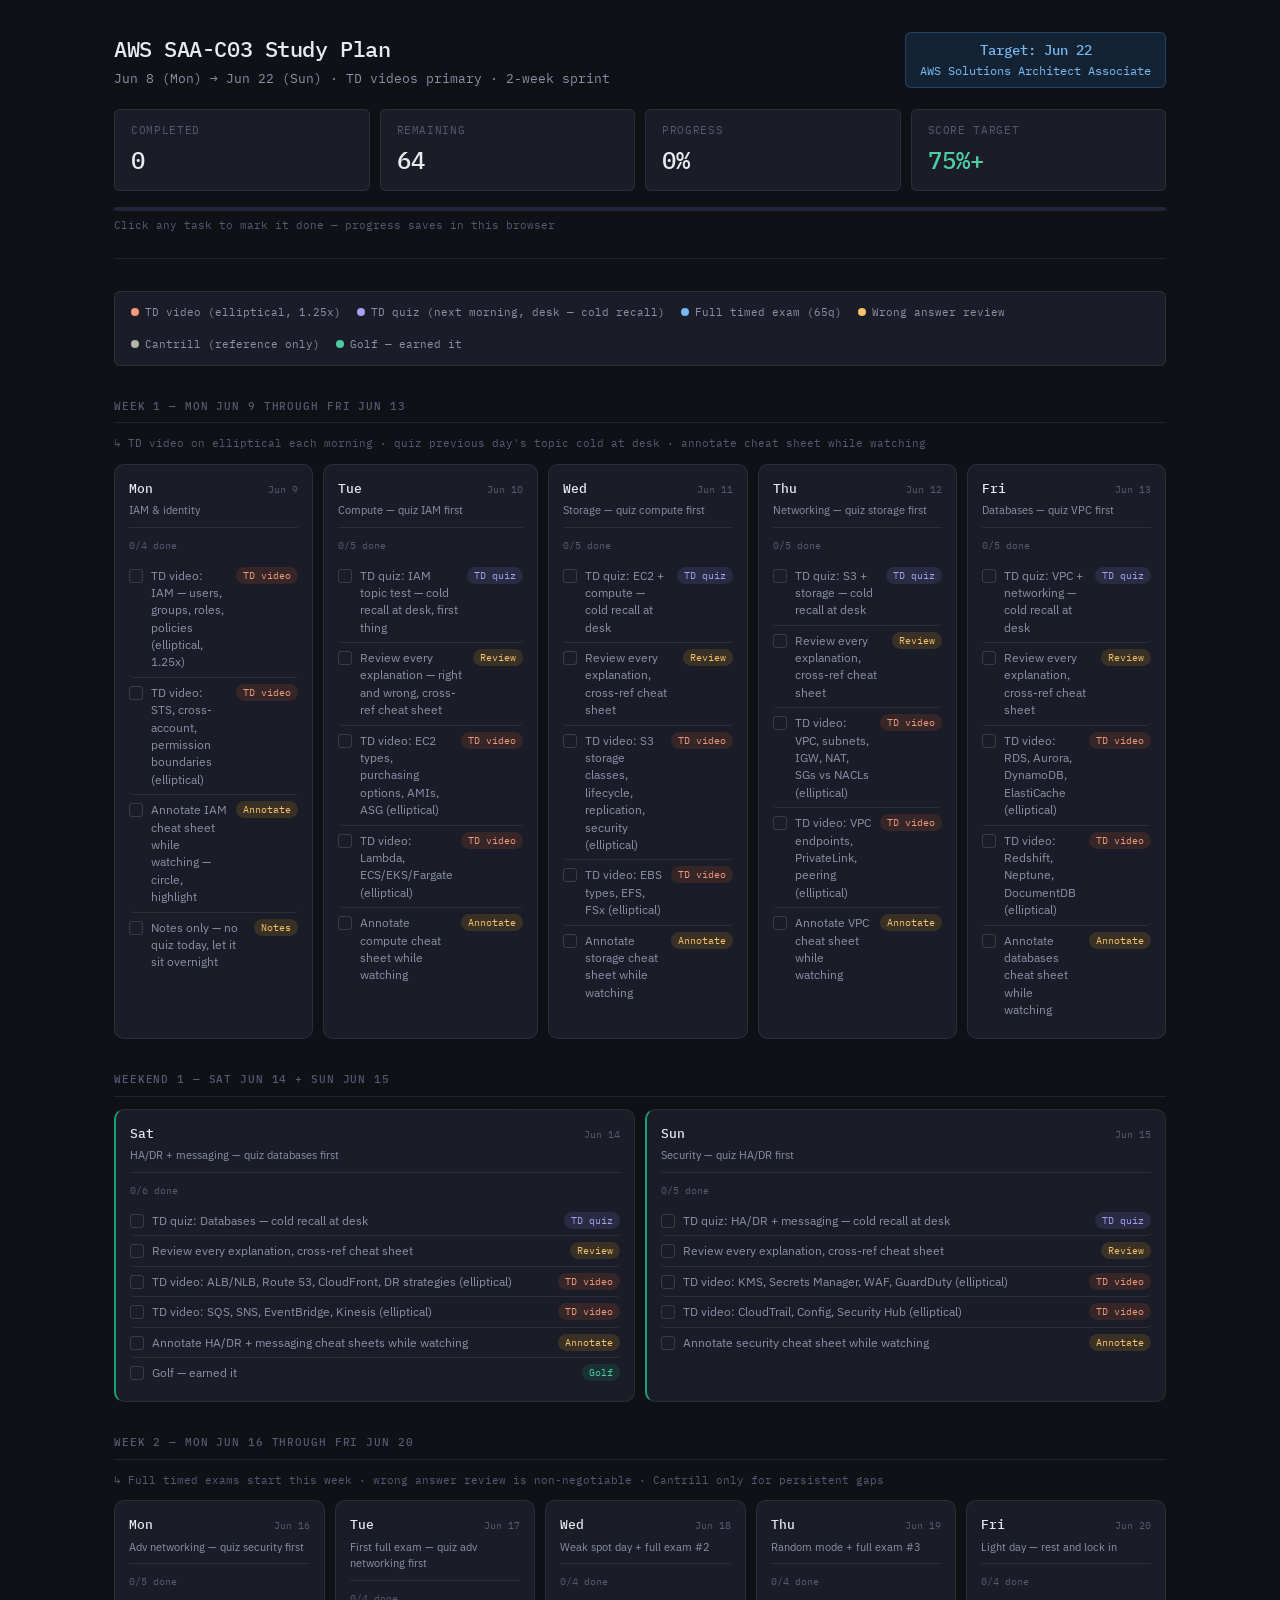
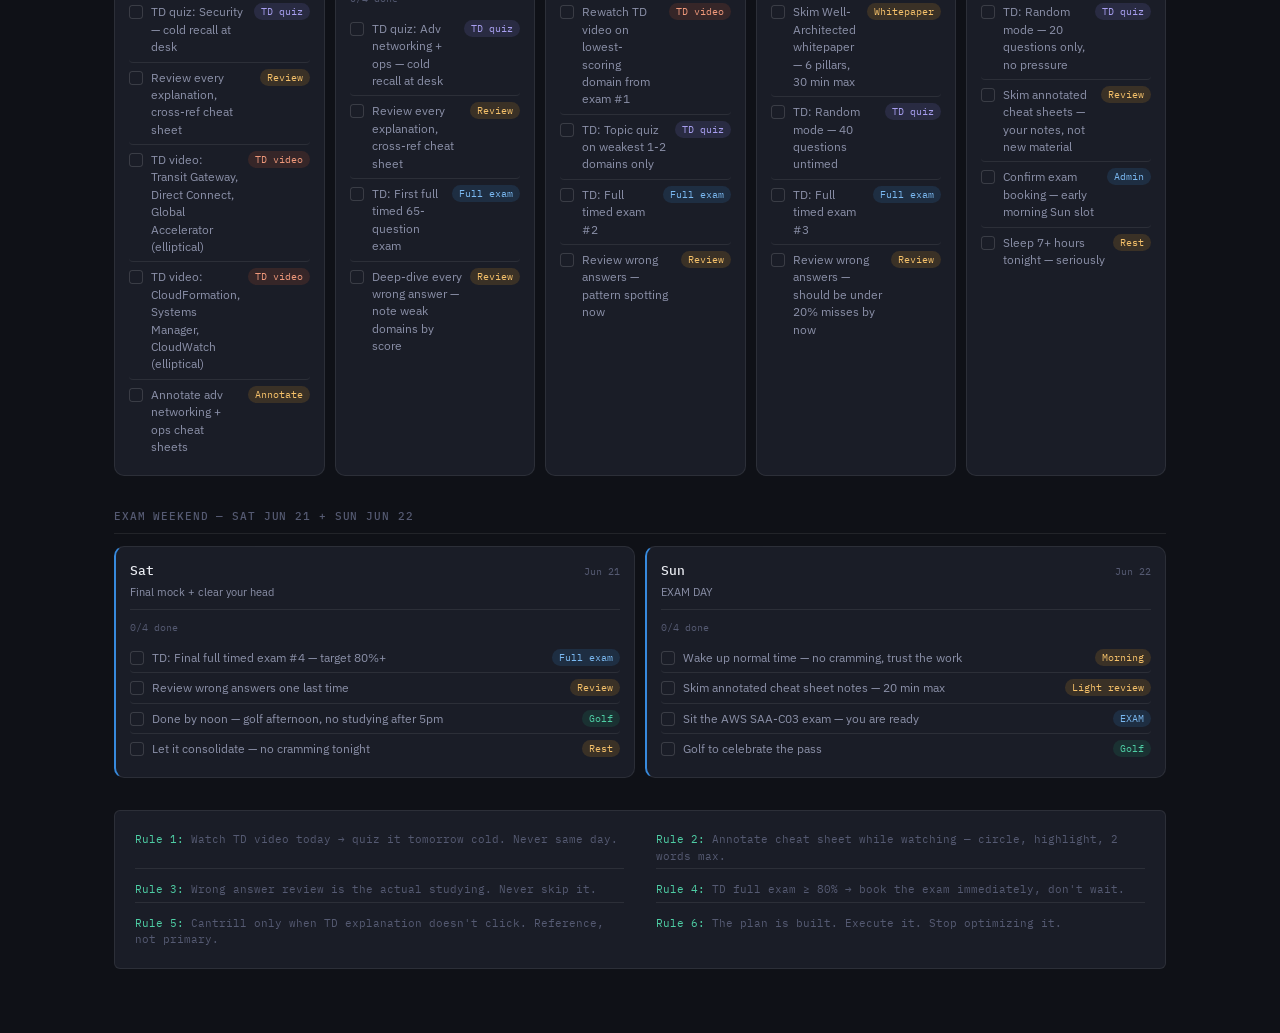
==== saa-c03-study/aws-study-plan.html @ f2138979 "Add AWS SAA Study Plan HTML file" ====
<!DOCTYPE html>
<html lang="en">
<head>
<meta charset="UTF-8">
<meta name="viewport" content="width=device-width, initial-scale=1.0">
<title>AWS SAA Study Plan — Jun 8–22</title>
<link rel="preconnect" href="https://fonts.googleapis.com">
<link href="https://fonts.googleapis.com/css2?family=IBM+Plex+Mono:wght@400;500&family=IBM+Plex+Sans:wght@400;500;600&display=swap" rel="stylesheet">
<style>
  :root {
    --bg: #0f1117;
    --surface: #1a1d27;
    --surface2: #22263a;
    --border: rgba(255,255,255,0.08);
    --border2: rgba(255,255,255,0.14);
    --text: #e8eaf0;
    --text2: #8b90a8;
    --text3: #555a72;
    --green: #1D9E75;
    --green-dim: rgba(29,158,117,0.15);
    --green-text: #4ecda4;
    --purple: #7f77dd;
    --purple-dim: rgba(127,119,221,0.15);
    --purple-text: #a89ff0;
    --amber: #ef9f27;
    --amber-dim: rgba(239,159,39,0.15);
    --amber-text: #f5c16a;
    --blue: #378add;
    --blue-dim: rgba(55,138,221,0.15);
    --blue-text: #7ab8f0;
    --coral: #d85a30;
    --coral-dim: rgba(216,90,48,0.15);
    --coral-text: #f0997b;
    --gray-dim: rgba(136,135,128,0.15);
    --gray-text: #b4b2a9;
    --radius: 10px;
    --radius-sm: 6px;
  }

  * { box-sizing: border-box; margin: 0; padding: 0; }

  body {
    background: var(--bg);
    color: var(--text);
    font-family: 'IBM Plex Sans', sans-serif;
    font-size: 14px;
    line-height: 1.5;
    min-height: 100vh;
  }

  .page {
    max-width: 1100px;
    margin: 0 auto;
    padding: 2rem 1.5rem 4rem;
  }

  .header {
    margin-bottom: 2rem;
    padding-bottom: 1.5rem;
    border-bottom: 0.5px solid var(--border);
  }

  .header-top {
    display: flex;
    align-items: flex-start;
    justify-content: space-between;
    gap: 1rem;
    flex-wrap: wrap;
    margin-bottom: 1.25rem;
  }

  .title-block h1 {
    font-family: 'IBM Plex Mono', monospace;
    font-size: 22px;
    font-weight: 500;
    letter-spacing: -0.02em;
    color: var(--text);
    margin-bottom: 4px;
  }

  .title-block p {
    font-size: 13px;
    color: var(--text2);
    font-family: 'IBM Plex Mono', monospace;
  }

  .exam-badge {
    background: var(--blue-dim);
    color: var(--blue-text);
    border: 0.5px solid rgba(55,138,221,0.3);
    border-radius: var(--radius-sm);
    padding: 6px 14px;
    font-size: 12px;
    font-family: 'IBM Plex Mono', monospace;
    white-space: nowrap;
    text-align: center;
    line-height: 1.6;
  }

  .exam-badge strong {
    display: block;
    font-size: 14px;
    font-weight: 500;
    color: var(--blue-text);
  }

  .stats-row {
    display: grid;
    grid-template-columns: repeat(4, 1fr);
    gap: 10px;
    margin-bottom: 1rem;
  }

  .stat-card {
    background: var(--surface);
    border: 0.5px solid var(--border);
    border-radius: var(--radius-sm);
    padding: 0.75rem 1rem;
  }

  .stat-label {
    font-size: 11px;
    color: var(--text3);
    font-family: 'IBM Plex Mono', monospace;
    text-transform: uppercase;
    letter-spacing: 0.06em;
    margin-bottom: 4px;
  }

  .stat-val {
    font-size: 24px;
    font-weight: 500;
    font-family: 'IBM Plex Mono', monospace;
    color: var(--text);
  }

  .stat-val.green { color: var(--green-text); }

  .prog-track {
    background: var(--surface2);
    border-radius: 99px;
    height: 4px;
    overflow: hidden;
    margin-bottom: 6px;
  }

  .prog-fill {
    height: 4px;
    background: var(--green);
    border-radius: 99px;
    transition: width 0.5s ease;
    width: 0%;
  }

  .prog-label {
    font-size: 11px;
    color: var(--text3);
    font-family: 'IBM Plex Mono', monospace;
  }

  .legend {
    display: flex;
    gap: 16px;
    flex-wrap: wrap;
    margin-bottom: 2rem;
    padding: 0.75rem 1rem;
    background: var(--surface);
    border: 0.5px solid var(--border);
    border-radius: var(--radius-sm);
  }

  .leg-item {
    display: flex;
    align-items: center;
    gap: 6px;
    font-size: 11px;
    color: var(--text2);
    font-family: 'IBM Plex Mono', monospace;
  }

  .leg-dot {
    width: 8px;
    height: 8px;
    border-radius: 50%;
    flex-shrink: 0;
  }

  .week-section { margin-bottom: 2rem; }

  .week-header {
    font-family: 'IBM Plex Mono', monospace;
    font-size: 11px;
    font-weight: 500;
    color: var(--text3);
    text-transform: uppercase;
    letter-spacing: 0.08em;
    margin-bottom: 0.75rem;
    padding-bottom: 0.5rem;
    border-bottom: 0.5px solid var(--border);
  }

  .days-grid {
    display: grid;
    gap: 10px;
  }

  .grid-1 { grid-template-columns: 1fr; }
  .grid-2 { grid-template-columns: repeat(2, 1fr); }
  .grid-3 { grid-template-columns: repeat(3, 1fr); }
  .grid-4 { grid-template-columns: repeat(4, 1fr); }
  .grid-5 { grid-template-columns: repeat(5, 1fr); }

  .day-card {
    background: var(--surface);
    border: 0.5px solid var(--border);
    border-radius: var(--radius);
    padding: 0.875rem;
  }

  .day-card.is-weekend { border-left: 2px solid var(--green); }
  .day-card.is-exam    { border-left: 2px solid var(--blue); }

  .day-head {
    display: flex;
    align-items: baseline;
    justify-content: space-between;
    margin-bottom: 4px;
  }

  .day-name {
    font-family: 'IBM Plex Mono', monospace;
    font-size: 13px;
    font-weight: 500;
    color: var(--text);
  }

  .day-date {
    font-family: 'IBM Plex Mono', monospace;
    font-size: 10px;
    color: var(--text3);
  }

  .day-theme {
    font-size: 11px;
    color: var(--text2);
    margin-bottom: 10px;
    padding-bottom: 8px;
    border-bottom: 0.5px solid var(--border);
  }

  .day-progress {
    font-family: 'IBM Plex Mono', monospace;
    font-size: 10px;
    color: var(--text3);
    margin-bottom: 8px;
  }

  .task {
    display: flex;
    align-items: flex-start;
    gap: 8px;
    padding: 6px 0;
    border-bottom: 0.5px solid var(--border);
    cursor: pointer;
    border-radius: 4px;
    transition: background 0.1s;
  }

  .task:last-child { border-bottom: none; }

  .task:hover {
    background: var(--surface2);
    margin: 0 -4px;
    padding-left: 4px;
    padding-right: 4px;
  }

  .task.done .task-text {
    color: var(--green-text);
    text-decoration: line-through;
    text-decoration-color: rgba(29,158,117,0.5);
  }

  .chk {
    width: 14px;
    height: 14px;
    border-radius: 3px;
    border: 1px solid var(--border2);
    flex-shrink: 0;
    margin-top: 2px;
    display: flex;
    align-items: center;
    justify-content: center;
    background: transparent;
    transition: all 0.15s;
  }

  .task.done .chk {
    background: var(--green);
    border-color: var(--green);
  }

  .chk svg { opacity: 0; }
  .task.done .chk svg { opacity: 1; }

  .task-text {
    font-size: 12px;
    color: var(--text2);
    line-height: 1.45;
    flex: 1;
  }

  .badge {
    font-size: 10px;
    padding: 1px 7px;
    border-radius: 99px;
    margin-left: auto;
    flex-shrink: 0;
    font-family: 'IBM Plex Mono', monospace;
    white-space: nowrap;
  }

  .badge-video   { background: var(--coral-dim);  color: var(--coral-text); }
  .badge-td      { background: var(--purple-dim); color: var(--purple-text); }
  .badge-review  { background: var(--amber-dim);  color: var(--amber-text); }
  .badge-exam    { background: var(--blue-dim);   color: var(--blue-text); }
  .badge-golf    { background: var(--green-dim);  color: var(--green-text); }
  .badge-cantril { background: var(--gray-dim);   color: var(--gray-text); }
  .badge-notes   { background: var(--amber-dim);  color: var(--amber-text); }

  .rule-box {
    margin-top: 2rem;
    padding: 1rem 1.25rem;
    background: var(--surface);
    border: 0.5px solid var(--border);
    border-radius: var(--radius-sm);
    display: grid;
    grid-template-columns: 1fr 1fr;
    gap: 0.5rem 2rem;
  }

  .rule {
    font-family: 'IBM Plex Mono', monospace;
    font-size: 11px;
    color: var(--text3);
    padding: 4px 0;
    border-bottom: 0.5px solid var(--border);
  }

  .rule:last-child, .rule:nth-last-child(2):nth-child(odd) { border-bottom: none; }

  .rule span { color: var(--green-text); }

  @media (max-width: 800px) {
    .grid-5 { grid-template-columns: repeat(2, 1fr); }
    .grid-4 { grid-template-columns: repeat(2, 1fr); }
    .grid-3 { grid-template-columns: repeat(2, 1fr); }
    .stats-row { grid-template-columns: repeat(2, 1fr); }
    .rule-box { grid-template-columns: 1fr; }
  }

  @media (max-width: 500px) {
    .grid-2, .grid-3, .grid-4, .grid-5 { grid-template-columns: 1fr; }
    .stats-row { grid-template-columns: repeat(2, 1fr); }
    .header-top { flex-direction: column; }
  }
</style>
</head>
<body>
<div class="page">

  <div class="header">
    <div class="header-top">
      <div class="title-block">
        <h1>AWS SAA-C03 Study Plan</h1>
        <p>Jun 8 (Mon) → Jun 22 (Sun) · TD videos primary · 2-week sprint</p>
      </div>
      <div class="exam-badge">
        <strong>Target: Jun 22</strong>
        AWS Solutions Architect Associate
      </div>
    </div>

    <div class="stats-row">
      <div class="stat-card"><div class="stat-label">Completed</div><div class="stat-val" id="s-done">0</div></div>
      <div class="stat-card"><div class="stat-label">Remaining</div><div class="stat-val" id="s-rem">0</div></div>
      <div class="stat-card"><div class="stat-label">Progress</div><div class="stat-val" id="s-pct">0%</div></div>
      <div class="stat-card"><div class="stat-label">Score target</div><div class="stat-val green">75%+</div></div>
    </div>

    <div class="prog-track"><div class="prog-fill" id="prog"></div></div>
    <div class="prog-label" id="prog-lbl">Click any task to mark it done — progress saves in this browser</div>
  </div>

  <div class="legend">
    <div class="leg-item"><div class="leg-dot" style="background:#f0997b"></div>TD video (elliptical, 1.25x)</div>
    <div class="leg-item"><div class="leg-dot" style="background:#a89ff0"></div>TD quiz (next morning, desk — cold recall)</div>
    <div class="leg-item"><div class="leg-dot" style="background:#7ab8f0"></div>Full timed exam (65q)</div>
    <div class="leg-item"><div class="leg-dot" style="background:#f5c16a"></div>Wrong answer review</div>
    <div class="leg-item"><div class="leg-dot" style="background:#b4b2a9"></div>Cantrill (reference only)</div>
    <div class="leg-item"><div class="leg-dot" style="background:#4ecda4"></div>Golf — earned it</div>
  </div>

  <div id="plan"></div>

  <div class="rule-box">
    <div class="rule"><span>Rule 1:</span> Watch TD video today → quiz it tomorrow cold. Never same day.</div>
    <div class="rule"><span>Rule 2:</span> Annotate cheat sheet while watching — circle, highlight, 2 words max.</div>
    <div class="rule"><span>Rule 3:</span> Wrong answer review is the actual studying. Never skip it.</div>
    <div class="rule"><span>Rule 4:</span> TD full exam ≥ 80% → book the exam immediately, don't wait.</div>
    <div class="rule"><span>Rule 5:</span> Cantrill only when TD explanation doesn't click. Reference, not primary.</div>
    <div class="rule"><span>Rule 6:</span> The plan is built. Execute it. Stop optimizing it.</div>
  </div>

</div>

<script>
const plan = [
  {
    label: "Week 1 — Mon Jun 9 through Fri Jun 13",
    note: "TD video on elliptical each morning · quiz previous day's topic cold at desk · annotate cheat sheet while watching",
    grid: "grid-5",
    days: [
      { name: "Mon", date: "Jun 9", theme: "IAM & identity", tasks: [
        { id:"d1t1", text:"TD video: IAM — users, groups, roles, policies (elliptical, 1.25x)", badge:"badge-video", bl:"TD video" },
        { id:"d1t2", text:"TD video: STS, cross-account, permission boundaries (elliptical)", badge:"badge-video", bl:"TD video" },
        { id:"d1t3", text:"Annotate IAM cheat sheet while watching — circle, highlight", badge:"badge-notes", bl:"Annotate" },
        { id:"d1t4", text:"Notes only — no quiz today, let it sit overnight", badge:"badge-notes", bl:"Notes" },
      ]},
      { name: "Tue", date: "Jun 10", theme: "Compute — quiz IAM first", tasks: [
        { id:"d2t1", text:"TD quiz: IAM topic test — cold recall at desk, first thing", badge:"badge-td", bl:"TD quiz" },
        { id:"d2t2", text:"Review every explanation — right and wrong, cross-ref cheat sheet", badge:"badge-review", bl:"Review" },
        { id:"d2t3", text:"TD video: EC2 types, purchasing options, AMIs, ASG (elliptical)", badge:"badge-video", bl:"TD video" },
        { id:"d2t4", text:"TD video: Lambda, ECS/EKS/Fargate (elliptical)", badge:"badge-video", bl:"TD video" },
        { id:"d2t5", text:"Annotate compute cheat sheet while watching", badge:"badge-notes", bl:"Annotate" },
      ]},
      { name: "Wed", date: "Jun 11", theme: "Storage — quiz compute first", tasks: [
        { id:"d3t1", text:"TD quiz: EC2 + compute — cold recall at desk", badge:"badge-td", bl:"TD quiz" },
        { id:"d3t2", text:"Review every explanation, cross-ref cheat sheet", badge:"badge-review", bl:"Review" },
        { id:"d3t3", text:"TD video: S3 storage classes, lifecycle, replication, security (elliptical)", badge:"badge-video", bl:"TD video" },
        { id:"d3t4", text:"TD video: EBS types, EFS, FSx (elliptical)", badge:"badge-video", bl:"TD video" },
        { id:"d3t5", text:"Annotate storage cheat sheet while watching", badge:"badge-notes", bl:"Annotate" },
      ]},
      { name: "Thu", date: "Jun 12", theme: "Networking — quiz storage first", tasks: [
        { id:"d4t1", text:"TD quiz: S3 + storage — cold recall at desk", badge:"badge-td", bl:"TD quiz" },
        { id:"d4t2", text:"Review every explanation, cross-ref cheat sheet", badge:"badge-review", bl:"Review" },
        { id:"d4t3", text:"TD video: VPC, subnets, IGW, NAT, SGs vs NACLs (elliptical)", badge:"badge-video", bl:"TD video" },
        { id:"d4t4", text:"TD video: VPC endpoints, PrivateLink, peering (elliptical)", badge:"badge-video", bl:"TD video" },
        { id:"d4t5", text:"Annotate VPC cheat sheet while watching", badge:"badge-notes", bl:"Annotate" },
      ]},
      { name: "Fri", date: "Jun 13", theme: "Databases — quiz VPC first", tasks: [
        { id:"d5t1", text:"TD quiz: VPC + networking — cold recall at desk", badge:"badge-td", bl:"TD quiz" },
        { id:"d5t2", text:"Review every explanation, cross-ref cheat sheet", badge:"badge-review", bl:"Review" },
        { id:"d5t3", text:"TD video: RDS, Aurora, DynamoDB, ElastiCache (elliptical)", badge:"badge-video", bl:"TD video" },
        { id:"d5t4", text:"TD video: Redshift, Neptune, DocumentDB (elliptical)", badge:"badge-video", bl:"TD video" },
        { id:"d5t5", text:"Annotate databases cheat sheet while watching", badge:"badge-notes", bl:"Annotate" },
      ]},
    ]
  },
  {
    label: "Weekend 1 — Sat Jun 14 + Sun Jun 15",
    grid: "grid-2",
    days: [
      { name: "Sat", date: "Jun 14", theme: "HA/DR + messaging — quiz databases first", cls:"is-weekend", tasks: [
        { id:"d6t1", text:"TD quiz: Databases — cold recall at desk", badge:"badge-td", bl:"TD quiz" },
        { id:"d6t2", text:"Review every explanation, cross-ref cheat sheet", badge:"badge-review", bl:"Review" },
        { id:"d6t3", text:"TD video: ALB/NLB, Route 53, CloudFront, DR strategies (elliptical)", badge:"badge-video", bl:"TD video" },
        { id:"d6t4", text:"TD video: SQS, SNS, EventBridge, Kinesis (elliptical)", badge:"badge-video", bl:"TD video" },
        { id:"d6t5", text:"Annotate HA/DR + messaging cheat sheets while watching", badge:"badge-notes", bl:"Annotate" },
        { id:"d6t6", text:"Golf — earned it", badge:"badge-golf", bl:"Golf" },
      ]},
      { name: "Sun", date: "Jun 15", theme: "Security — quiz HA/DR first", cls:"is-weekend", tasks: [
        { id:"d7t1", text:"TD quiz: HA/DR + messaging — cold recall at desk", badge:"badge-td", bl:"TD quiz" },
        { id:"d7t2", text:"Review every explanation, cross-ref cheat sheet", badge:"badge-review", bl:"Review" },
        { id:"d7t3", text:"TD video: KMS, Secrets Manager, WAF, GuardDuty (elliptical)", badge:"badge-video", bl:"TD video" },
        { id:"d7t4", text:"TD video: CloudTrail, Config, Security Hub (elliptical)", badge:"badge-video", bl:"TD video" },
        { id:"d7t5", text:"Annotate security cheat sheet while watching", badge:"badge-notes", bl:"Annotate" },
      ]},
    ]
  },
  {
    label: "Week 2 — Mon Jun 16 through Fri Jun 20",
    note: "Full timed exams start this week · wrong answer review is non-negotiable · Cantrill only for persistent gaps",
    grid: "grid-5",
    days: [
      { name: "Mon", date: "Jun 16", theme: "Adv networking — quiz security first", tasks: [
        { id:"d8t1", text:"TD quiz: Security — cold recall at desk", badge:"badge-td", bl:"TD quiz" },
        { id:"d8t2", text:"Review every explanation, cross-ref cheat sheet", badge:"badge-review", bl:"Review" },
        { id:"d8t3", text:"TD video: Transit Gateway, Direct Connect, Global Accelerator (elliptical)", badge:"badge-video", bl:"TD video" },
        { id:"d8t4", text:"TD video: CloudFormation, Systems Manager, CloudWatch (elliptical)", badge:"badge-video", bl:"TD video" },
        { id:"d8t5", text:"Annotate adv networking + ops cheat sheets", badge:"badge-notes", bl:"Annotate" },
      ]},
      { name: "Tue", date: "Jun 17", theme: "First full exam — quiz adv networking first", tasks: [
        { id:"d9t1", text:"TD quiz: Adv networking + ops — cold recall at desk", badge:"badge-td", bl:"TD quiz" },
        { id:"d9t2", text:"Review every explanation, cross-ref cheat sheet", badge:"badge-review", bl:"Review" },
        { id:"d9t3", text:"TD: First full timed 65-question exam", badge:"badge-exam", bl:"Full exam" },
        { id:"d9t4", text:"Deep-dive every wrong answer — note weak domains by score", badge:"badge-review", bl:"Review" },
      ]},
      { name: "Wed", date: "Jun 18", theme: "Weak spot day + full exam #2", tasks: [
        { id:"d10t1", text:"Rewatch TD video on lowest-scoring domain from exam #1", badge:"badge-video", bl:"TD video" },
        { id:"d10t2", text:"TD: Topic quiz on weakest 1-2 domains only", badge:"badge-td", bl:"TD quiz" },
        { id:"d10t3", text:"TD: Full timed exam #2", badge:"badge-exam", bl:"Full exam" },
        { id:"d10t4", text:"Review wrong answers — pattern spotting now", badge:"badge-review", bl:"Review" },
      ]},
      { name: "Thu", date: "Jun 19", theme: "Random mode + full exam #3", tasks: [
        { id:"d11t1", text:"Skim Well-Architected whitepaper — 6 pillars, 30 min max", badge:"badge-notes", bl:"Whitepaper" },
        { id:"d11t2", text:"TD: Random mode — 40 questions untimed", badge:"badge-td", bl:"TD quiz" },
        { id:"d11t3", text:"TD: Full timed exam #3", badge:"badge-exam", bl:"Full exam" },
        { id:"d11t4", text:"Review wrong answers — should be under 20% misses by now", badge:"badge-review", bl:"Review" },
      ]},
      { name: "Fri", date: "Jun 20", theme: "Light day — rest and lock in", tasks: [
        { id:"d12t1", text:"TD: Random mode — 20 questions only, no pressure", badge:"badge-td", bl:"TD quiz" },
        { id:"d12t2", text:"Skim annotated cheat sheets — your notes, not new material", badge:"badge-review", bl:"Review" },
        { id:"d12t3", text:"Confirm exam booking — early morning Sun slot", badge:"badge-exam", bl:"Admin" },
        { id:"d12t4", text:"Sleep 7+ hours tonight — seriously", badge:"badge-notes", bl:"Rest" },
      ]},
    ]
  },
  {
    label: "Exam weekend — Sat Jun 21 + Sun Jun 22",
    grid: "grid-2",
    days: [
      { name: "Sat", date: "Jun 21", theme: "Final mock + clear your head", cls:"is-exam", tasks: [
        { id:"d13t1", text:"TD: Final full timed exam #4 — target 80%+", badge:"badge-exam", bl:"Full exam" },
        { id:"d13t2", text:"Review wrong answers one last time", badge:"badge-review", bl:"Review" },
        { id:"d13t3", text:"Done by noon — golf afternoon, no studying after 5pm", badge:"badge-golf", bl:"Golf" },
        { id:"d13t4", text:"Let it consolidate — no cramming tonight", badge:"badge-notes", bl:"Rest" },
      ]},
      { name: "Sun", date: "Jun 22", theme: "EXAM DAY", cls:"is-exam", tasks: [
        { id:"d14t1", text:"Wake up normal time — no cramming, trust the work", badge:"badge-notes", bl:"Morning" },
        { id:"d14t2", text:"Skim annotated cheat sheet notes — 20 min max", badge:"badge-review", bl:"Light review" },
        { id:"d14t3", text:"Sit the AWS SAA-C03 exam — you are ready", badge:"badge-exam", bl:"EXAM" },
        { id:"d14t4", text:"Golf to celebrate the pass", badge:"badge-golf", bl:"Golf" },
      ]},
    ]
  }
];

let checked = {};
try { checked = JSON.parse(localStorage.getItem('aws_saa_jun8') || '{}'); } catch(e) {}

function allIds() {
  return plan.flatMap(w => w.days.flatMap(d => d.tasks.map(t => t.id)));
}

function updateStats() {
  const all = allIds();
  const done = all.filter(id => checked[id]).length;
  const pct = all.length ? Math.round(done / all.length * 100) : 0;
  document.getElementById('s-done').textContent = done;
  document.getElementById('s-rem').textContent = all.length - done;
  document.getElementById('s-pct').textContent = pct + '%';
  document.getElementById('prog').style.width = pct + '%';
  document.getElementById('prog-lbl').textContent =
    pct === 100 ? '✓ All done — go sit that exam!' :
    pct === 0   ? 'Click any task to mark it done — progress saves in this browser' :
    done + ' of ' + all.length + ' tasks completed';
}

function toggle(id, dayTasks, dpId) {
  checked[id] = !checked[id];
  try { localStorage.setItem('aws_saa_jun8', JSON.stringify(checked)); } catch(e) {}
  document.getElementById('r-' + id).classList.toggle('done', checked[id]);
  const dc = dayTasks.filter(t => checked[t.id]).length;
  const dp = document.getElementById(dpId);
  if (dp) dp.textContent = dc + '/' + dayTasks.length + ' done';
  updateStats();
}

const root = document.getElementById('plan');

plan.forEach(week => {
  const section = document.createElement('div');
  section.className = 'week-section';

  const hdr = document.createElement('div');
  hdr.className = 'week-header';
  hdr.textContent = week.label;
  section.appendChild(hdr);

  if (week.note) {
    const note = document.createElement('div');
    note.style.cssText = 'font-size:11px;color:var(--text3);font-family:"IBM Plex Mono",monospace;margin-bottom:0.75rem;';
    note.textContent = '↳ ' + week.note;
    section.appendChild(note);
  }

  const grid = document.createElement('div');
  grid.className = 'days-grid ' + week.grid;

  week.days.forEach(day => {
    const card = document.createElement('div');
    card.className = 'day-card' + (day.cls ? ' ' + day.cls : '');

    const dpId = 'dp-' + day.tasks[0].id;
    const doneCt = day.tasks.filter(t => checked[t.id]).length;

    card.innerHTML = `
      <div class="day-head">
        <span class="day-name">${day.name}</span>
        <span class="day-date">${day.date}</span>
      </div>
      <div class="day-theme">${day.theme}</div>
      <div class="day-progress" id="${dpId}">${doneCt}/${day.tasks.length} done</div>
    `;

    day.tasks.forEach(t => {
      const row = document.createElement('div');
      row.className = 'task' + (checked[t.id] ? ' done' : '');
      row.id = 'r-' + t.id;
      row.innerHTML = `
        <div class="chk">
          <svg width="8" height="8" viewBox="0 0 8 8" fill="none">
            <polyline points="1,4 3,6.5 7,1.5" stroke="white" stroke-width="1.5" stroke-linecap="round" stroke-linejoin="round"/>
          </svg>
        </div>
        <span class="task-text">${t.text}</span>
        <span class="badge ${t.badge}">${t.bl}</span>
      `;
      row.addEventListener('click', () => toggle(t.id, day.tasks, dpId));
      card.appendChild(row);
    });

    grid.appendChild(card);
  });

  section.appendChild(grid);
  root.appendChild(section);
});

updateStats();
</script>
</body>
</html>
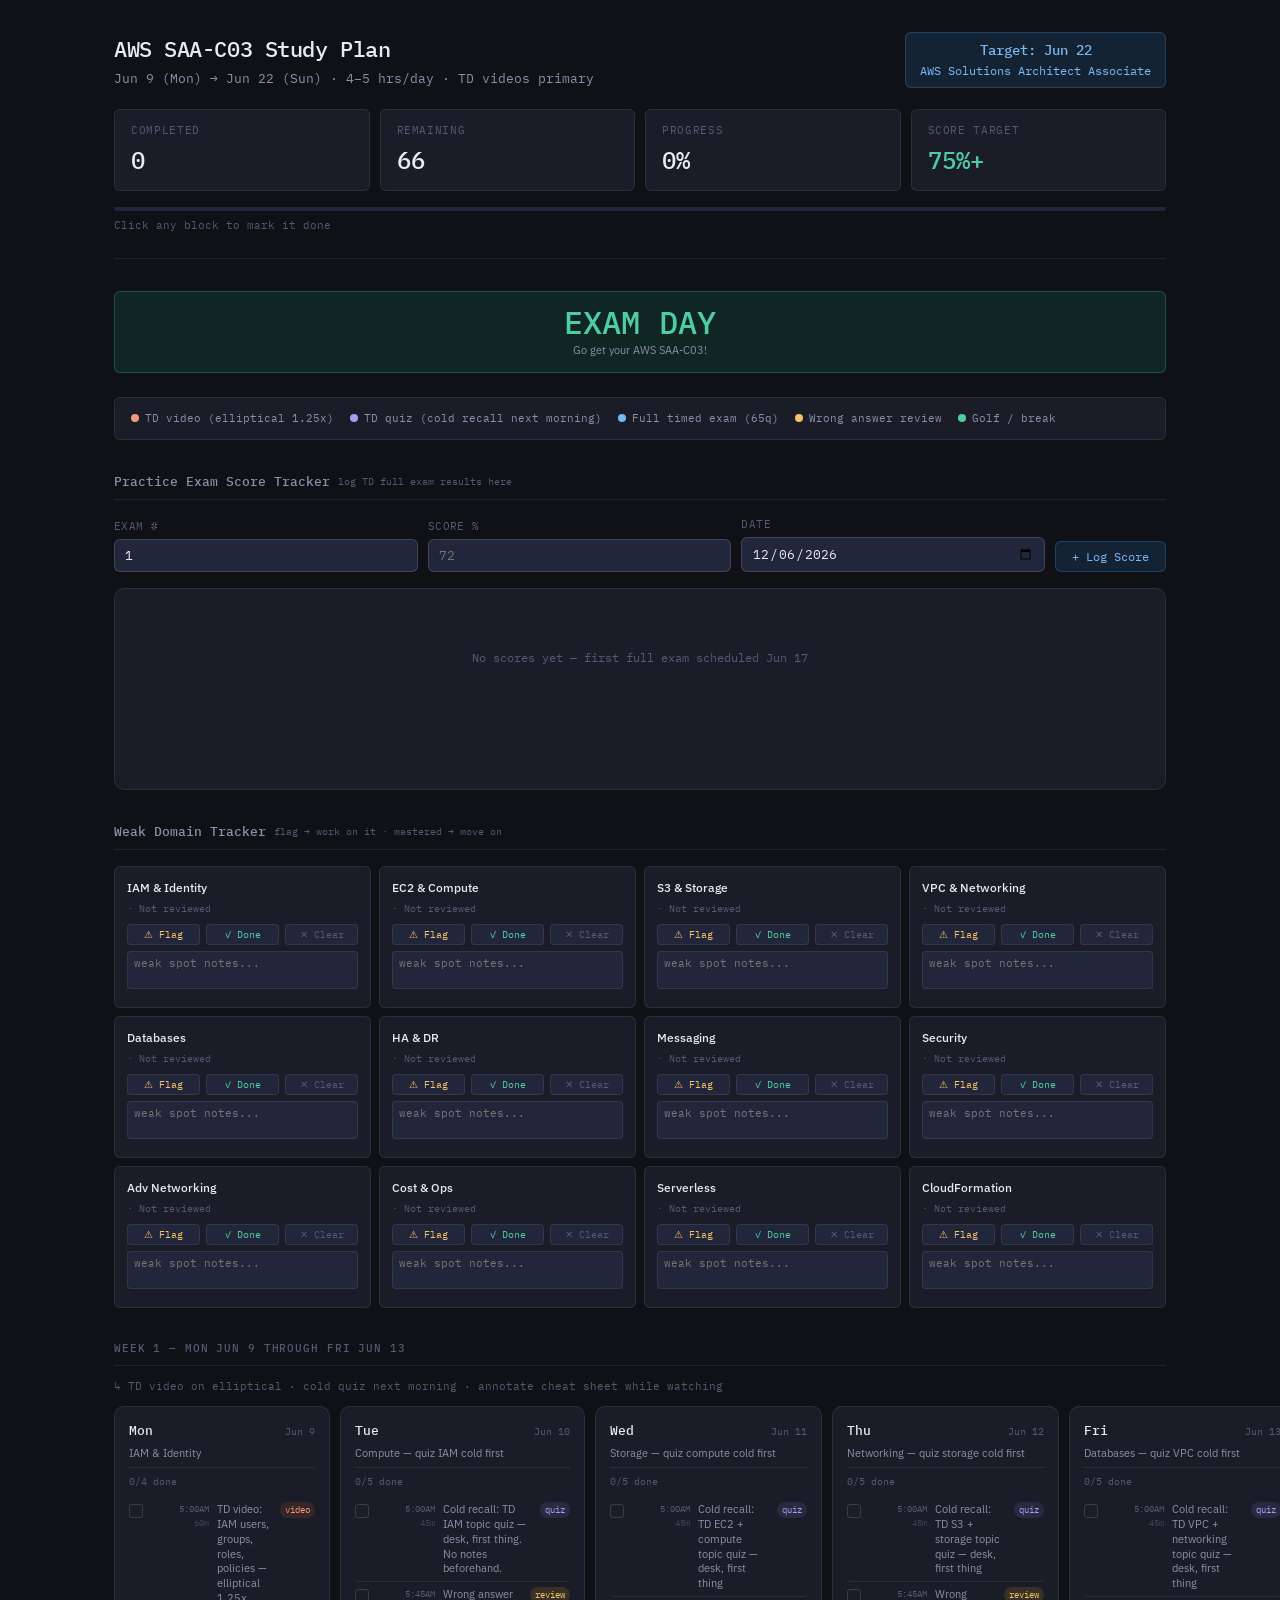
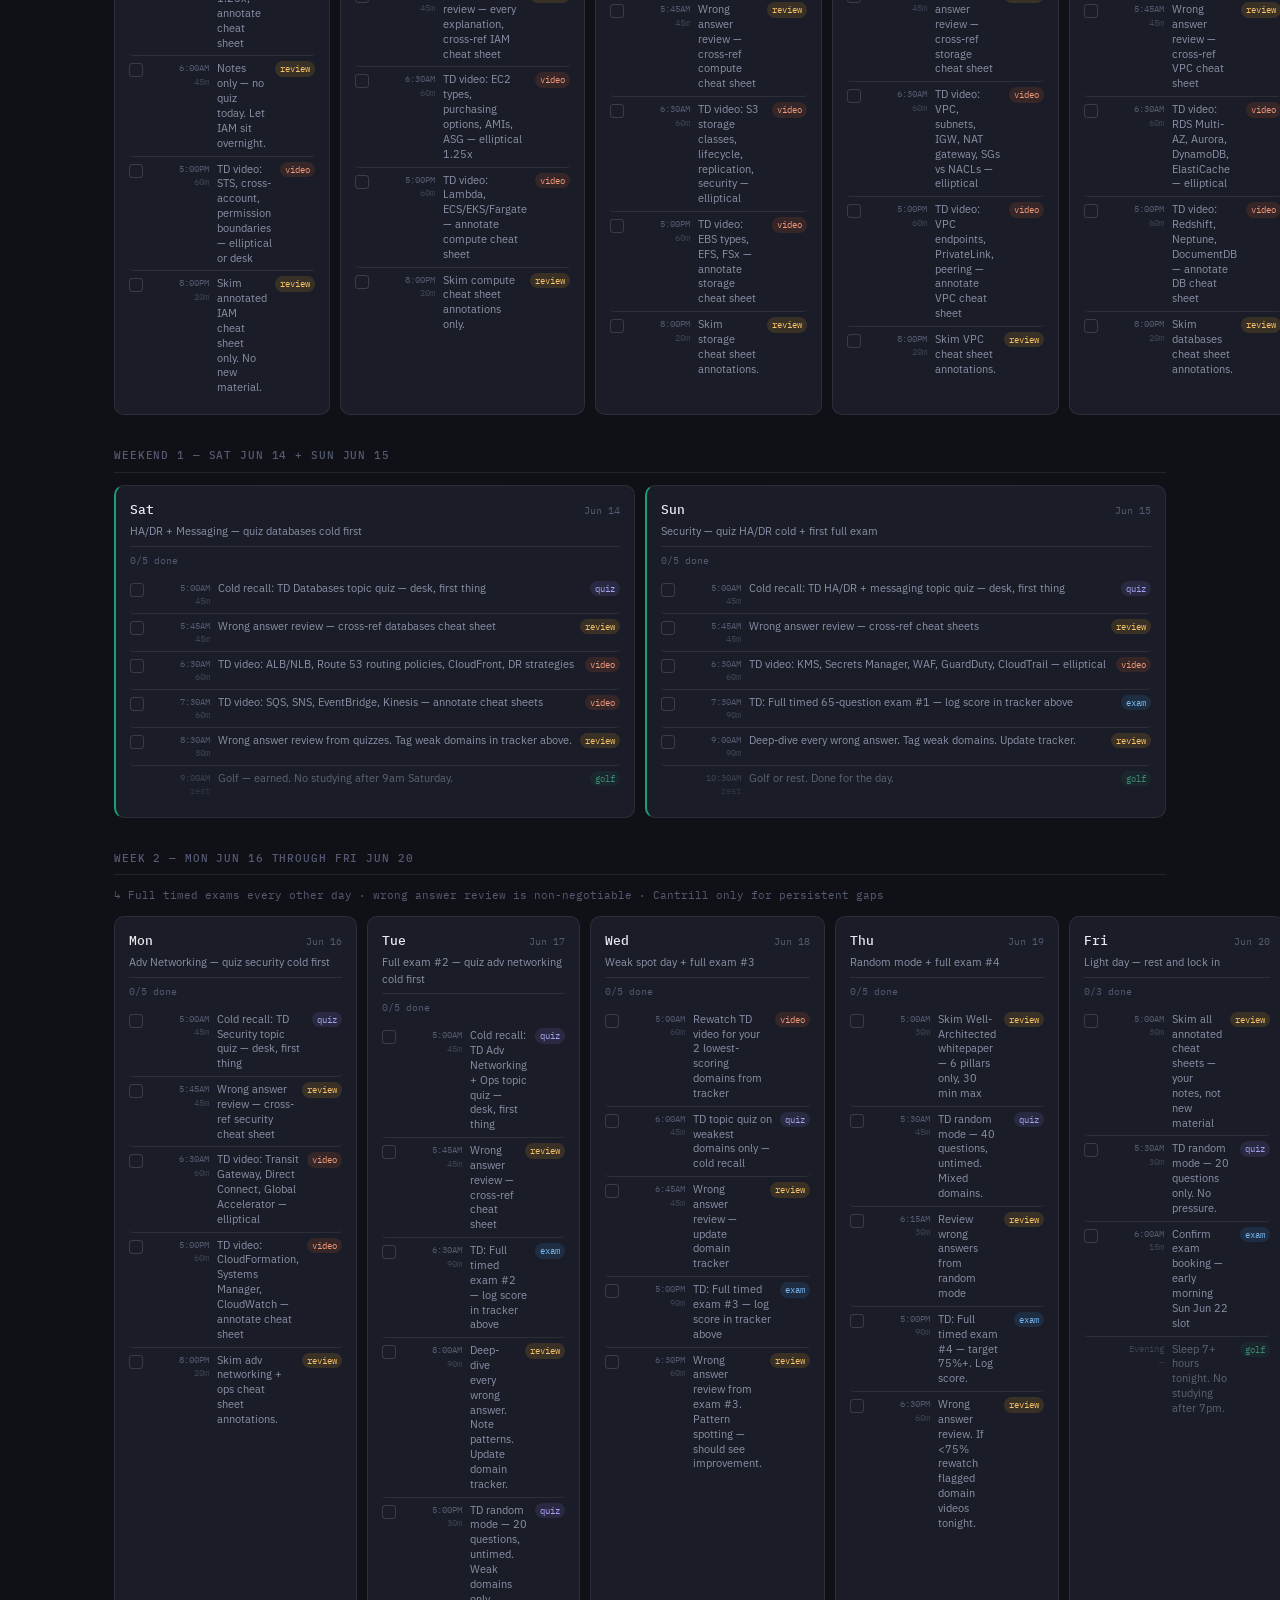
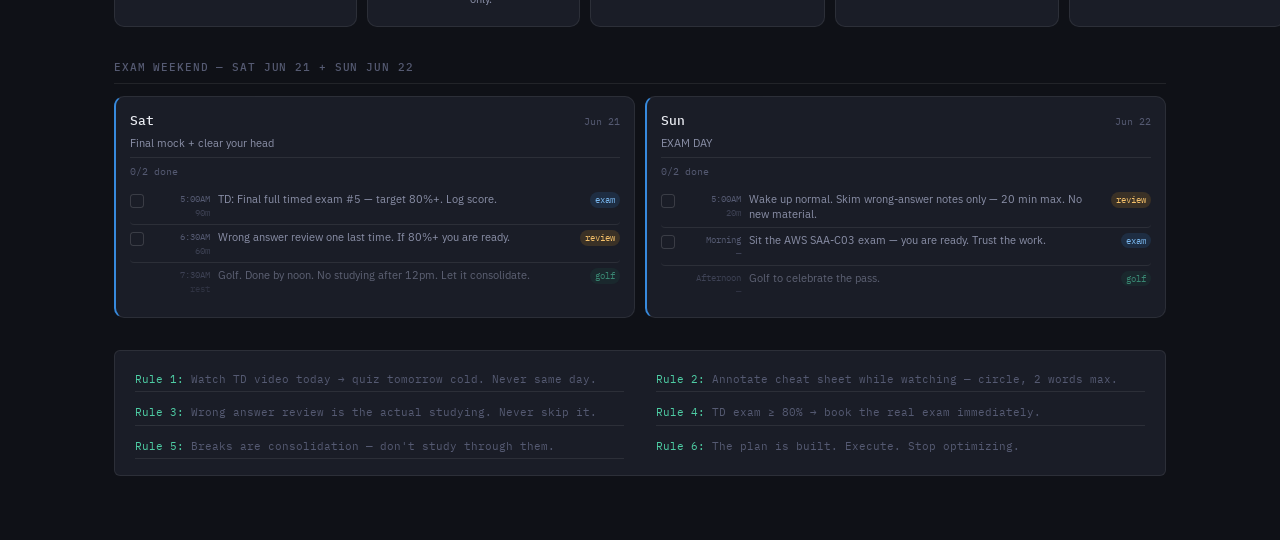
==== commit 5e358bd0: "Add files via upload" ====
--- a/saa-c03-study/aws-study-plan.html
+++ b/saa-c03-study/aws-study-plan.html
@@ -3,367 +3,143 @@
 <head>
 <meta charset="UTF-8">
 <meta name="viewport" content="width=device-width, initial-scale=1.0">
-<title>AWS SAA Study Plan — Jun 8–22</title>
-<link rel="preconnect" href="https://fonts.googleapis.com">
+<title>AWS SAA Study Plan — Jun 9–22</title>
 <link href="https://fonts.googleapis.com/css2?family=IBM+Plex+Mono:wght@400;500&family=IBM+Plex+Sans:wght@400;500;600&display=swap" rel="stylesheet">
 <style>
   :root {
-    --bg: #0f1117;
-    --surface: #1a1d27;
-    --surface2: #22263a;
-    --border: rgba(255,255,255,0.08);
-    --border2: rgba(255,255,255,0.14);
-    --text: #e8eaf0;
-    --text2: #8b90a8;
-    --text3: #555a72;
-    --green: #1D9E75;
-    --green-dim: rgba(29,158,117,0.15);
-    --green-text: #4ecda4;
-    --purple: #7f77dd;
-    --purple-dim: rgba(127,119,221,0.15);
-    --purple-text: #a89ff0;
-    --amber: #ef9f27;
-    --amber-dim: rgba(239,159,39,0.15);
-    --amber-text: #f5c16a;
-    --blue: #378add;
-    --blue-dim: rgba(55,138,221,0.15);
-    --blue-text: #7ab8f0;
-    --coral: #d85a30;
-    --coral-dim: rgba(216,90,48,0.15);
-    --coral-text: #f0997b;
-    --gray-dim: rgba(136,135,128,0.15);
-    --gray-text: #b4b2a9;
-    --radius: 10px;
-    --radius-sm: 6px;
+    --bg:#0f1117; --surface:#1a1d27; --surface2:#22263a;
+    --border:rgba(255,255,255,0.08); --border2:rgba(255,255,255,0.14);
+    --text:#e8eaf0; --text2:#8b90a8; --text3:#555a72;
+    --green:#1D9E75; --green-dim:rgba(29,158,117,0.15); --green-text:#4ecda4;
+    --purple:#7f77dd; --purple-dim:rgba(127,119,221,0.15); --purple-text:#a89ff0;
+    --amber:#ef9f27; --amber-dim:rgba(239,159,39,0.15); --amber-text:#f5c16a;
+    --blue:#378add; --blue-dim:rgba(55,138,221,0.15); --blue-text:#7ab8f0;
+    --coral:#d85a30; --coral-dim:rgba(216,90,48,0.15); --coral-text:#f0997b;
+    --gray-dim:rgba(136,135,128,0.15); --gray-text:#b4b2a9;
+    --red-dim:rgba(220,60,60,0.15); --red-text:#f07a7a;
+    --radius:10px; --radius-sm:6px;
   }
-
-  * { box-sizing: border-box; margin: 0; padding: 0; }
-
-  body {
-    background: var(--bg);
-    color: var(--text);
-    font-family: 'IBM Plex Sans', sans-serif;
-    font-size: 14px;
-    line-height: 1.5;
-    min-height: 100vh;
-  }
-
-  .page {
-    max-width: 1100px;
-    margin: 0 auto;
-    padding: 2rem 1.5rem 4rem;
-  }
-
-  .header {
-    margin-bottom: 2rem;
-    padding-bottom: 1.5rem;
-    border-bottom: 0.5px solid var(--border);
-  }
-
-  .header-top {
-    display: flex;
-    align-items: flex-start;
-    justify-content: space-between;
-    gap: 1rem;
-    flex-wrap: wrap;
-    margin-bottom: 1.25rem;
-  }
-
-  .title-block h1 {
-    font-family: 'IBM Plex Mono', monospace;
-    font-size: 22px;
-    font-weight: 500;
-    letter-spacing: -0.02em;
-    color: var(--text);
-    margin-bottom: 4px;
-  }
-
-  .title-block p {
-    font-size: 13px;
-    color: var(--text2);
-    font-family: 'IBM Plex Mono', monospace;
-  }
-
-  .exam-badge {
-    background: var(--blue-dim);
-    color: var(--blue-text);
-    border: 0.5px solid rgba(55,138,221,0.3);
-    border-radius: var(--radius-sm);
-    padding: 6px 14px;
-    font-size: 12px;
-    font-family: 'IBM Plex Mono', monospace;
-    white-space: nowrap;
-    text-align: center;
-    line-height: 1.6;
-  }
-
-  .exam-badge strong {
-    display: block;
-    font-size: 14px;
-    font-weight: 500;
-    color: var(--blue-text);
-  }
-
-  .stats-row {
-    display: grid;
-    grid-template-columns: repeat(4, 1fr);
-    gap: 10px;
-    margin-bottom: 1rem;
-  }
-
-  .stat-card {
-    background: var(--surface);
-    border: 0.5px solid var(--border);
-    border-radius: var(--radius-sm);
-    padding: 0.75rem 1rem;
-  }
-
-  .stat-label {
-    font-size: 11px;
-    color: var(--text3);
-    font-family: 'IBM Plex Mono', monospace;
-    text-transform: uppercase;
-    letter-spacing: 0.06em;
-    margin-bottom: 4px;
-  }
-
-  .stat-val {
-    font-size: 24px;
-    font-weight: 500;
-    font-family: 'IBM Plex Mono', monospace;
-    color: var(--text);
-  }
-
-  .stat-val.green { color: var(--green-text); }
-
-  .prog-track {
-    background: var(--surface2);
-    border-radius: 99px;
-    height: 4px;
-    overflow: hidden;
-    margin-bottom: 6px;
-  }
-
-  .prog-fill {
-    height: 4px;
-    background: var(--green);
-    border-radius: 99px;
-    transition: width 0.5s ease;
-    width: 0%;
-  }
-
-  .prog-label {
-    font-size: 11px;
-    color: var(--text3);
-    font-family: 'IBM Plex Mono', monospace;
-  }
-
-  .legend {
-    display: flex;
-    gap: 16px;
-    flex-wrap: wrap;
-    margin-bottom: 2rem;
-    padding: 0.75rem 1rem;
-    background: var(--surface);
-    border: 0.5px solid var(--border);
-    border-radius: var(--radius-sm);
-  }
-
-  .leg-item {
-    display: flex;
-    align-items: center;
-    gap: 6px;
-    font-size: 11px;
-    color: var(--text2);
-    font-family: 'IBM Plex Mono', monospace;
-  }
-
-  .leg-dot {
-    width: 8px;
-    height: 8px;
-    border-radius: 50%;
-    flex-shrink: 0;
-  }
-
-  .week-section { margin-bottom: 2rem; }
-
-  .week-header {
-    font-family: 'IBM Plex Mono', monospace;
-    font-size: 11px;
-    font-weight: 500;
-    color: var(--text3);
-    text-transform: uppercase;
-    letter-spacing: 0.08em;
-    margin-bottom: 0.75rem;
-    padding-bottom: 0.5rem;
-    border-bottom: 0.5px solid var(--border);
-  }
-
-  .days-grid {
-    display: grid;
-    gap: 10px;
-  }
-
-  .grid-1 { grid-template-columns: 1fr; }
-  .grid-2 { grid-template-columns: repeat(2, 1fr); }
-  .grid-3 { grid-template-columns: repeat(3, 1fr); }
-  .grid-4 { grid-template-columns: repeat(4, 1fr); }
-  .grid-5 { grid-template-columns: repeat(5, 1fr); }
-
-  .day-card {
-    background: var(--surface);
-    border: 0.5px solid var(--border);
-    border-radius: var(--radius);
-    padding: 0.875rem;
-  }
-
-  .day-card.is-weekend { border-left: 2px solid var(--green); }
-  .day-card.is-exam    { border-left: 2px solid var(--blue); }
-
-  .day-head {
-    display: flex;
-    align-items: baseline;
-    justify-content: space-between;
-    margin-bottom: 4px;
-  }
-
-  .day-name {
-    font-family: 'IBM Plex Mono', monospace;
-    font-size: 13px;
-    font-weight: 500;
-    color: var(--text);
-  }
-
-  .day-date {
-    font-family: 'IBM Plex Mono', monospace;
-    font-size: 10px;
-    color: var(--text3);
-  }
-
-  .day-theme {
-    font-size: 11px;
-    color: var(--text2);
-    margin-bottom: 10px;
-    padding-bottom: 8px;
-    border-bottom: 0.5px solid var(--border);
-  }
-
-  .day-progress {
-    font-family: 'IBM Plex Mono', monospace;
-    font-size: 10px;
-    color: var(--text3);
-    margin-bottom: 8px;
-  }
-
-  .task {
-    display: flex;
-    align-items: flex-start;
-    gap: 8px;
-    padding: 6px 0;
-    border-bottom: 0.5px solid var(--border);
-    cursor: pointer;
-    border-radius: 4px;
-    transition: background 0.1s;
-  }
-
-  .task:last-child { border-bottom: none; }
-
-  .task:hover {
-    background: var(--surface2);
-    margin: 0 -4px;
-    padding-left: 4px;
-    padding-right: 4px;
-  }
-
-  .task.done .task-text {
-    color: var(--green-text);
-    text-decoration: line-through;
-    text-decoration-color: rgba(29,158,117,0.5);
-  }
-
-  .chk {
-    width: 14px;
-    height: 14px;
-    border-radius: 3px;
-    border: 1px solid var(--border2);
-    flex-shrink: 0;
-    margin-top: 2px;
-    display: flex;
-    align-items: center;
-    justify-content: center;
-    background: transparent;
-    transition: all 0.15s;
-  }
-
-  .task.done .chk {
-    background: var(--green);
-    border-color: var(--green);
-  }
-
-  .chk svg { opacity: 0; }
-  .task.done .chk svg { opacity: 1; }
-
-  .task-text {
-    font-size: 12px;
-    color: var(--text2);
-    line-height: 1.45;
-    flex: 1;
-  }
-
-  .badge {
-    font-size: 10px;
-    padding: 1px 7px;
-    border-radius: 99px;
-    margin-left: auto;
-    flex-shrink: 0;
-    font-family: 'IBM Plex Mono', monospace;
-    white-space: nowrap;
-  }
-
-  .badge-video   { background: var(--coral-dim);  color: var(--coral-text); }
-  .badge-td      { background: var(--purple-dim); color: var(--purple-text); }
-  .badge-review  { background: var(--amber-dim);  color: var(--amber-text); }
-  .badge-exam    { background: var(--blue-dim);   color: var(--blue-text); }
-  .badge-golf    { background: var(--green-dim);  color: var(--green-text); }
-  .badge-cantril { background: var(--gray-dim);   color: var(--gray-text); }
-  .badge-notes   { background: var(--amber-dim);  color: var(--amber-text); }
-
-  .rule-box {
-    margin-top: 2rem;
-    padding: 1rem 1.25rem;
-    background: var(--surface);
-    border: 0.5px solid var(--border);
-    border-radius: var(--radius-sm);
-    display: grid;
-    grid-template-columns: 1fr 1fr;
-    gap: 0.5rem 2rem;
-  }
-
-  .rule {
-    font-family: 'IBM Plex Mono', monospace;
-    font-size: 11px;
-    color: var(--text3);
-    padding: 4px 0;
-    border-bottom: 0.5px solid var(--border);
-  }
-
-  .rule:last-child, .rule:nth-last-child(2):nth-child(odd) { border-bottom: none; }
-
-  .rule span { color: var(--green-text); }
-
-  @media (max-width: 800px) {
-    .grid-5 { grid-template-columns: repeat(2, 1fr); }
-    .grid-4 { grid-template-columns: repeat(2, 1fr); }
-    .grid-3 { grid-template-columns: repeat(2, 1fr); }
-    .stats-row { grid-template-columns: repeat(2, 1fr); }
-    .rule-box { grid-template-columns: 1fr; }
-  }
-
-  @media (max-width: 500px) {
-    .grid-2, .grid-3, .grid-4, .grid-5 { grid-template-columns: 1fr; }
-    .stats-row { grid-template-columns: repeat(2, 1fr); }
-    .header-top { flex-direction: column; }
-  }
+  *{box-sizing:border-box;margin:0;padding:0;}
+  body{background:var(--bg);color:var(--text);font-family:'IBM Plex Sans',sans-serif;font-size:14px;line-height:1.5;min-height:100vh;}
+  .page{max-width:1100px;margin:0 auto;padding:2rem 1.5rem 4rem;}
+  .header{margin-bottom:2rem;padding-bottom:1.5rem;border-bottom:0.5px solid var(--border);}
+  .header-top{display:flex;align-items:flex-start;justify-content:space-between;gap:1rem;flex-wrap:wrap;margin-bottom:1.25rem;}
+  .title-block h1{font-family:'IBM Plex Mono',monospace;font-size:22px;font-weight:500;letter-spacing:-0.02em;margin-bottom:4px;}
+  .title-block p{font-size:13px;color:var(--text2);font-family:'IBM Plex Mono',monospace;}
+  .exam-badge{background:var(--blue-dim);color:var(--blue-text);border:0.5px solid rgba(55,138,221,0.3);border-radius:var(--radius-sm);padding:6px 14px;font-size:12px;font-family:'IBM Plex Mono',monospace;white-space:nowrap;text-align:center;line-height:1.6;}
+  .exam-badge strong{display:block;font-size:14px;font-weight:500;}
+  .stats-row{display:grid;grid-template-columns:repeat(4,1fr);gap:10px;margin-bottom:1rem;}
+  .stat-card{background:var(--surface);border:0.5px solid var(--border);border-radius:var(--radius-sm);padding:0.75rem 1rem;}
+  .stat-label{font-size:11px;color:var(--text3);font-family:'IBM Plex Mono',monospace;text-transform:uppercase;letter-spacing:0.06em;margin-bottom:4px;}
+  .stat-val{font-size:24px;font-weight:500;font-family:'IBM Plex Mono',monospace;}
+  .stat-val.green{color:var(--green-text);}
+  .prog-track{background:var(--surface2);border-radius:99px;height:4px;overflow:hidden;margin-bottom:6px;}
+  .prog-fill{height:4px;background:var(--green);border-radius:99px;transition:width 0.5s;width:0%;}
+  .prog-label{font-size:11px;color:var(--text3);font-family:'IBM Plex Mono',monospace;}
+
+  /* COUNTDOWN */
+  .countdown-banner{display:grid;grid-template-columns:repeat(4,1fr);gap:10px;margin-bottom:1.5rem;}
+  .cd-card{background:var(--surface);border:0.5px solid var(--border);border-radius:var(--radius-sm);padding:0.875rem 1rem;text-align:center;}
+  .cd-card.urgent{border-color:rgba(239,159,39,0.4);background:var(--amber-dim);}
+  .cd-card.exam-today{border-color:rgba(29,158,117,0.4);background:var(--green-dim);}
+  .cd-num{font-family:'IBM Plex Mono',monospace;font-size:32px;font-weight:500;line-height:1;margin-bottom:4px;}
+  .cd-num.amber{color:var(--amber-text);}
+  .cd-num.green{color:var(--green-text);}
+  .cd-unit{font-family:'IBM Plex Mono',monospace;font-size:10px;color:var(--text3);text-transform:uppercase;letter-spacing:0.06em;}
+  .cd-label{font-size:11px;color:var(--text2);margin-top:2px;}
+
+  /* LEGEND */
+  .legend{display:flex;gap:16px;flex-wrap:wrap;margin-bottom:2rem;padding:0.75rem 1rem;background:var(--surface);border:0.5px solid var(--border);border-radius:var(--radius-sm);}
+  .leg-item{display:flex;align-items:center;gap:6px;font-size:11px;color:var(--text2);font-family:'IBM Plex Mono',monospace;}
+  .leg-dot{width:8px;height:8px;border-radius:50%;flex-shrink:0;}
+
+  /* SCORE TRACKER */
+  .tracker-section{margin-bottom:2rem;}
+  .section-title{font-family:'IBM Plex Mono',monospace;font-size:13px;font-weight:500;color:var(--text2);margin-bottom:1rem;padding-bottom:0.5rem;border-bottom:0.5px solid var(--border);display:flex;align-items:center;gap:8px;}
+  .section-title span{font-size:10px;color:var(--text3);font-weight:400;}
+  .score-form{display:grid;grid-template-columns:1fr 1fr 1fr auto;gap:10px;margin-bottom:1rem;align-items:end;}
+  .form-group{display:flex;flex-direction:column;gap:4px;}
+  .form-label{font-size:11px;color:var(--text3);font-family:'IBM Plex Mono',monospace;text-transform:uppercase;letter-spacing:0.04em;}
+  .form-input{background:var(--surface2);border:0.5px solid var(--border2);border-radius:var(--radius-sm);padding:7px 10px;font-family:'IBM Plex Mono',monospace;font-size:13px;color:var(--text);outline:none;width:100%;}
+  .form-input:focus{border-color:var(--blue);}
+  .btn{background:var(--blue-dim);border:0.5px solid rgba(55,138,221,0.3);color:var(--blue-text);border-radius:var(--radius-sm);padding:7px 16px;font-family:'IBM Plex Mono',monospace;font-size:12px;cursor:pointer;white-space:nowrap;transition:background 0.15s;}
+  .btn:hover{background:rgba(55,138,221,0.25);}
+  .chart-wrap{background:var(--surface);border:0.5px solid var(--border);border-radius:var(--radius);padding:1.25rem;margin-bottom:1rem;}
+  .chart-empty{font-family:'IBM Plex Mono',monospace;font-size:12px;color:var(--text3);text-align:center;padding:2.5rem;}
+  .score-table{width:100%;border-collapse:collapse;}
+  .score-table th{font-family:'IBM Plex Mono',monospace;font-size:10px;color:var(--text3);text-transform:uppercase;letter-spacing:0.06em;text-align:left;padding:6px 8px;border-bottom:0.5px solid var(--border);}
+  .score-table td{font-family:'IBM Plex Mono',monospace;font-size:12px;color:var(--text2);padding:7px 8px;border-bottom:0.5px solid var(--border);}
+  .score-table tr:last-child td{border-bottom:none;}
+  .score-pill{display:inline-block;padding:1px 8px;border-radius:99px;font-size:11px;}
+  .score-pass{background:var(--green-dim);color:var(--green-text);}
+  .score-close{background:var(--amber-dim);color:var(--amber-text);}
+  .score-fail{background:var(--red-dim);color:var(--red-text);}
+  .del-btn{background:none;border:none;color:var(--text3);cursor:pointer;font-size:14px;padding:0 4px;}
+  .del-btn:hover{color:var(--red-text);}
+
+  /* DOMAIN TRACKER */
+  .domain-grid{display:grid;grid-template-columns:repeat(4,1fr);gap:8px;margin-bottom:1rem;}
+  .domain-card{background:var(--surface);border:0.5px solid var(--border);border-radius:var(--radius-sm);padding:0.75rem;}
+  .domain-card.flagged{border-color:rgba(239,159,39,0.5);background:var(--amber-dim);}
+  .domain-card.mastered{border-color:rgba(29,158,117,0.5);background:var(--green-dim);}
+  .domain-name{font-size:12px;font-weight:500;color:var(--text);margin-bottom:4px;}
+  .domain-status{font-size:10px;margin-top:4px;font-family:'IBM Plex Mono',monospace;}
+  .domain-actions{display:flex;gap:6px;margin-top:8px;}
+  .domain-btn{flex:1;background:var(--surface2);border:0.5px solid var(--border);border-radius:4px;padding:3px 0;font-size:10px;font-family:'IBM Plex Mono',monospace;color:var(--text3);cursor:pointer;text-align:center;transition:all 0.15s;}
+  .domain-btn:hover{color:var(--text);border-color:var(--border2);}
+  .domain-btn.flag{color:var(--amber-text);}
+  .domain-btn.master{color:var(--green-text);}
+  .domain-notes-input{width:100%;background:var(--surface2);border:0.5px solid var(--border);border-radius:4px;padding:4px 6px;font-size:11px;font-family:'IBM Plex Mono',monospace;color:var(--text2);margin-top:6px;outline:none;resize:none;}
+  .domain-notes-input:focus{border-color:var(--blue);}
+
+  /* PLAN */
+  .week-section{margin-bottom:2rem;}
+  .week-header{font-family:'IBM Plex Mono',monospace;font-size:11px;font-weight:500;color:var(--text3);text-transform:uppercase;letter-spacing:0.08em;margin-bottom:0.75rem;padding-bottom:0.5rem;border-bottom:0.5px solid var(--border);}
+  .days-grid{display:grid;gap:10px;}
+  .grid-2{grid-template-columns:repeat(2,1fr);}
+  .grid-5{grid-template-columns:repeat(5,1fr);}
+  .day-card{background:var(--surface);border:0.5px solid var(--border);border-radius:var(--radius);padding:0.875rem;}
+  .day-card.is-today{border-color:rgba(55,138,221,0.5);box-shadow:0 0 0 1px rgba(55,138,221,0.15);}
+  .day-card.is-weekend{border-left:2px solid var(--green);}
+  .day-card.is-exam{border-left:2px solid var(--blue);}
+  .day-head{display:flex;align-items:baseline;justify-content:space-between;margin-bottom:4px;}
+  .day-name{font-family:'IBM Plex Mono',monospace;font-size:13px;font-weight:500;}
+  .day-date{font-family:'IBM Plex Mono',monospace;font-size:10px;color:var(--text3);}
+  .today-pip{display:inline-block;width:6px;height:6px;background:var(--blue);border-radius:50%;margin-left:5px;vertical-align:middle;}
+  .day-theme{font-size:11px;color:var(--text2);margin-bottom:6px;padding-bottom:6px;border-bottom:0.5px solid var(--border);}
+
+  /* TIME BLOCKS IN DAY CARDS */
+  .time-block{display:flex;align-items:flex-start;gap:8px;padding:5px 0;border-bottom:0.5px solid var(--border);cursor:pointer;border-radius:4px;transition:background 0.1s;}
+  .time-block:last-child{border-bottom:none;}
+  .time-block:hover{background:var(--surface2);margin:0 -4px;padding-left:4px;padding-right:4px;}
+  .time-block.done .tb-content{color:var(--green-text);text-decoration:line-through;text-decoration-color:rgba(29,158,117,0.5);}
+  .time-block.is-break{cursor:default;opacity:0.6;}
+  .time-block.is-break:hover{background:transparent;margin:0;padding:5px 0;}
+  .chk{width:14px;height:14px;border-radius:3px;border:1px solid var(--border2);flex-shrink:0;margin-top:2px;display:flex;align-items:center;justify-content:center;background:transparent;transition:all 0.15s;}
+  .time-block.done .chk{background:var(--green);border-color:var(--green);}
+  .chk svg{opacity:0;}
+  .time-block.done .chk svg{opacity:1;}
+  .tb-left{display:flex;flex-direction:column;align-items:flex-end;flex-shrink:0;width:58px;}
+  .tb-time{font-family:'IBM Plex Mono',monospace;font-size:9px;color:var(--text3);}
+  .tb-dur{font-family:'IBM Plex Mono',monospace;font-size:9px;color:var(--text3);opacity:0.6;}
+  .tb-content{font-size:11px;color:var(--text2);line-height:1.35;flex:1;}
+  .tb-badge{font-size:9px;padding:1px 5px;border-radius:99px;margin-left:auto;flex-shrink:0;font-family:'IBM Plex Mono',monospace;white-space:nowrap;}
+  .badge-video{background:var(--coral-dim);color:var(--coral-text);}
+  .badge-quiz{background:var(--purple-dim);color:var(--purple-text);}
+  .badge-review{background:var(--amber-dim);color:var(--amber-text);}
+  .badge-exam{background:var(--blue-dim);color:var(--blue-text);}
+  .badge-golf{background:var(--green-dim);color:var(--green-text);}
+  .badge-break{background:var(--gray-dim);color:var(--gray-text);}
+  .day-progress{font-family:'IBM Plex Mono',monospace;font-size:10px;color:var(--text3);margin-bottom:8px;}
+
+  /* RULES */
+  .rule-box{margin-top:2rem;padding:1rem 1.25rem;background:var(--surface);border:0.5px solid var(--border);border-radius:var(--radius-sm);display:grid;grid-template-columns:1fr 1fr;gap:0.5rem 2rem;}
+  .rule{font-family:'IBM Plex Mono',monospace;font-size:11px;color:var(--text3);padding:4px 0;border-bottom:0.5px solid var(--border);}
+  .rule:last-child{border-bottom:none;}
+  .rule span{color:var(--green-text);}
+
+  @media(max-width:800px){.grid-5{grid-template-columns:repeat(2,1fr);}.stats-row{grid-template-columns:repeat(2,1fr);}.countdown-banner{grid-template-columns:repeat(2,1fr);}.domain-grid{grid-template-columns:repeat(2,1fr);}.score-form{grid-template-columns:1fr 1fr;}.rule-box{grid-template-columns:1fr;}}
+  @media(max-width:500px){.grid-2,.grid-5{grid-template-columns:1fr;}.stats-row{grid-template-columns:repeat(2,1fr);}.header-top{flex-direction:column;}.domain-grid{grid-template-columns:repeat(2,1fr);}.score-form{grid-template-columns:1fr;}}
 </style>
 </head>
 <body>
@@ -373,261 +149,343 @@
     <div class="header-top">
       <div class="title-block">
         <h1>AWS SAA-C03 Study Plan</h1>
-        <p>Jun 8 (Mon) → Jun 22 (Sun) · TD videos primary · 2-week sprint</p>
+        <p>Jun 9 (Mon) → Jun 22 (Sun) · 4–5 hrs/day · TD videos primary</p>
       </div>
-      <div class="exam-badge">
-        <strong>Target: Jun 22</strong>
-        AWS Solutions Architect Associate
-      </div>
+      <div class="exam-badge"><strong>Target: Jun 22</strong>AWS Solutions Architect Associate</div>
     </div>
-
     <div class="stats-row">
       <div class="stat-card"><div class="stat-label">Completed</div><div class="stat-val" id="s-done">0</div></div>
       <div class="stat-card"><div class="stat-label">Remaining</div><div class="stat-val" id="s-rem">0</div></div>
       <div class="stat-card"><div class="stat-label">Progress</div><div class="stat-val" id="s-pct">0%</div></div>
       <div class="stat-card"><div class="stat-label">Score target</div><div class="stat-val green">75%+</div></div>
     </div>
-
     <div class="prog-track"><div class="prog-fill" id="prog"></div></div>
-    <div class="prog-label" id="prog-lbl">Click any task to mark it done — progress saves in this browser</div>
+    <div class="prog-label" id="prog-lbl">Click any block to mark it done</div>
   </div>
 
+  <div class="countdown-banner" id="countdown-banner"></div>
+
   <div class="legend">
-    <div class="leg-item"><div class="leg-dot" style="background:#f0997b"></div>TD video (elliptical, 1.25x)</div>
-    <div class="leg-item"><div class="leg-dot" style="background:#a89ff0"></div>TD quiz (next morning, desk — cold recall)</div>
+    <div class="leg-item"><div class="leg-dot" style="background:#f0997b"></div>TD video (elliptical 1.25x)</div>
+    <div class="leg-item"><div class="leg-dot" style="background:#a89ff0"></div>TD quiz (cold recall next morning)</div>
     <div class="leg-item"><div class="leg-dot" style="background:#7ab8f0"></div>Full timed exam (65q)</div>
     <div class="leg-item"><div class="leg-dot" style="background:#f5c16a"></div>Wrong answer review</div>
-    <div class="leg-item"><div class="leg-dot" style="background:#b4b2a9"></div>Cantrill (reference only)</div>
-    <div class="leg-item"><div class="leg-dot" style="background:#4ecda4"></div>Golf — earned it</div>
+    <div class="leg-item"><div class="leg-dot" style="background:#4ecda4"></div>Golf / break</div>
   </div>
 
+  <!-- SCORE TRACKER -->
+  <div class="tracker-section">
+    <div class="section-title">Practice Exam Score Tracker <span>log TD full exam results here</span></div>
+    <div class="score-form">
+      <div class="form-group"><div class="form-label">Exam #</div><input class="form-input" type="number" id="inp-num" min="1" max="10" placeholder="1"></div>
+      <div class="form-group"><div class="form-label">Score %</div><input class="form-input" type="number" id="inp-score" min="0" max="100" placeholder="72"></div>
+      <div class="form-group"><div class="form-label">Date</div><input class="form-input" type="date" id="inp-date"></div>
+      <button class="btn" onclick="addScore()">+ Log Score</button>
+    </div>
+    <div class="chart-wrap">
+      <div style="position:relative;height:160px;" id="chart-wrap">
+        <div class="chart-empty" id="chart-empty">No scores yet — first full exam scheduled Jun 17</div>
+        <canvas id="score-chart" style="display:none;width:100%;height:100%;"></canvas>
+      </div>
+    </div>
+    <div id="score-table-wrap"></div>
+  </div>
+
+  <!-- DOMAIN TRACKER -->
+  <div class="tracker-section">
+    <div class="section-title">Weak Domain Tracker <span>flag → work on it · mastered → move on</span></div>
+    <div class="domain-grid" id="domain-grid"></div>
+  </div>
+
+  <!-- PLAN -->
   <div id="plan"></div>
 
   <div class="rule-box">
-    <div class="rule"><span>Rule 1:</span> Watch TD video today → quiz it tomorrow cold. Never same day.</div>
-    <div class="rule"><span>Rule 2:</span> Annotate cheat sheet while watching — circle, highlight, 2 words max.</div>
+    <div class="rule"><span>Rule 1:</span> Watch TD video today → quiz tomorrow cold. Never same day.</div>
+    <div class="rule"><span>Rule 2:</span> Annotate cheat sheet while watching — circle, 2 words max.</div>
     <div class="rule"><span>Rule 3:</span> Wrong answer review is the actual studying. Never skip it.</div>
-    <div class="rule"><span>Rule 4:</span> TD full exam ≥ 80% → book the exam immediately, don't wait.</div>
-    <div class="rule"><span>Rule 5:</span> Cantrill only when TD explanation doesn't click. Reference, not primary.</div>
-    <div class="rule"><span>Rule 6:</span> The plan is built. Execute it. Stop optimizing it.</div>
+    <div class="rule"><span>Rule 4:</span> TD exam ≥ 80% → book the real exam immediately.</div>
+    <div class="rule"><span>Rule 5:</span> Breaks are consolidation — don't study through them.</div>
+    <div class="rule"><span>Rule 6:</span> The plan is built. Execute. Stop optimizing.</div>
   </div>
-
 </div>
 
 <script>
-const plan = [
+// COUNTDOWN
+const EXAM_DATE = new Date('2026-06-22T08:00:00');
+function renderCountdown(){
+  const now=new Date(), diff=EXAM_DATE-now, banner=document.getElementById('countdown-banner');
+  if(diff<=0){banner.innerHTML=`<div class="cd-card exam-today" style="grid-column:1/-1;text-align:center"><div class="cd-num green">EXAM DAY</div><div class="cd-label">Go get your AWS SAA-C03!</div></div>`;return;}
+  const days=Math.floor(diff/86400000),hours=Math.floor((diff%86400000)/3600000),mins=Math.floor((diff%3600000)/60000);
+  const urgent=days<=3, pct=Math.round((1-diff/(EXAM_DATE-new Date('2026-06-09T00:00:00')))*100);
+  banner.innerHTML=`
+    <div class="cd-card ${urgent?'urgent':''}"><div class="cd-num ${urgent?'amber':''}">${days}</div><div class="cd-unit">days</div><div class="cd-label">until exam</div></div>
+    <div class="cd-card ${urgent?'urgent':''}"><div class="cd-num ${urgent?'amber':''}">${hours}</div><div class="cd-unit">hours</div><div class="cd-label">remaining today</div></div>
+    <div class="cd-card"><div class="cd-num">${mins}</div><div class="cd-unit">minutes</div><div class="cd-label">in current hour</div></div>
+    <div class="cd-card"><div class="cd-num ${pct>=70?'green':''}">${pct}%</div><div class="cd-unit">of sprint</div><div class="cd-label">elapsed</div></div>`;
+}
+renderCountdown(); setInterval(renderCountdown,60000);
+
+// SCORE TRACKER
+let scores=[];
+try{scores=JSON.parse(localStorage.getItem('saa_scores')||'[]');}catch(e){}
+document.getElementById('inp-date').value=new Date().toISOString().split('T')[0];
+function saveScores(){try{localStorage.setItem('saa_scores',JSON.stringify(scores));}catch(e){}}
+function scoreClass(s){return s>=80?'score-pass':s>=70?'score-close':'score-fail';}
+function scoreLabel(s){return s>=80?'✓ Ready':s>=70?'~ Close':'✗ Study';}
+function renderScores(){
+  const empty=document.getElementById('chart-empty'),canvas=document.getElementById('score-chart'),wrap=document.getElementById('score-table-wrap');
+  if(!scores.length){empty.style.display='block';canvas.style.display='none';wrap.innerHTML='';return;}
+  empty.style.display='none'; canvas.style.display='block';
+  const cw=canvas.parentElement.clientWidth||600,ch=160;
+  canvas.width=cw; canvas.height=ch;
+  const ctx=canvas.getContext('2d'); ctx.clearRect(0,0,cw,ch);
+  const pad={top:16,right:20,bottom:30,left:36},w=cw-pad.left-pad.right,h=ch-pad.top-pad.bottom;
+  [60,70,75,80,100].forEach(gl=>{
+    const y=pad.top+h-(gl/100)*h;
+    ctx.strokeStyle=gl===75?'rgba(55,138,221,0.25)':gl===80?'rgba(29,158,117,0.25)':'rgba(255,255,255,0.05)';
+    ctx.lineWidth=gl===75||gl===80?1:0.5; ctx.setLineDash(gl===75||gl===80?[4,3]:[]);
+    ctx.beginPath();ctx.moveTo(pad.left,y);ctx.lineTo(pad.left+w,y);ctx.stroke();
+    ctx.font='10px IBM Plex Mono,monospace'; ctx.textAlign='right';
+    ctx.fillStyle=gl===80?'#4ecda4':gl===75?'#7ab8f0':'#555a72';
+    ctx.fillText(gl+'%',pad.left-4,y+3);
+  });
+  ctx.setLineDash([]);
+  const sorted=[...scores].sort((a,b)=>a.num-b.num);
+  const xStep=sorted.length>1?w/(sorted.length-1):w/2;
+  ctx.strokeStyle='#7f77dd'; ctx.lineWidth=2; ctx.beginPath();
+  sorted.forEach((s,i)=>{const x=pad.left+(sorted.length>1?i*xStep:w/2),y=pad.top+h-(s.score/100)*h;i===0?ctx.moveTo(x,y):ctx.lineTo(x,y);});
+  ctx.stroke();
+  sorted.forEach((s,i)=>{
+    const x=pad.left+(sorted.length>1?i*xStep:w/2),y=pad.top+h-(s.score/100)*h;
+    ctx.fillStyle=s.score>=80?'#4ecda4':s.score>=70?'#f5c16a':'#f07a7a';
+    ctx.beginPath();ctx.arc(x,y,5,0,Math.PI*2);ctx.fill();
+    ctx.fillStyle='#8b90a8';ctx.textAlign='center';ctx.font='10px IBM Plex Mono,monospace';
+    ctx.fillText('E'+s.num,x,ch-6);
+  });
+  wrap.innerHTML=`<table class="score-table"><thead><tr><th>Exam</th><th>Date</th><th>Score</th><th>Status</th><th></th></tr></thead><tbody>${sorted.map(s=>`<tr><td>Exam #${s.num}</td><td>${s.date||'—'}</td><td>${s.score}%</td><td><span class="score-pill ${scoreClass(s.score)}">${scoreLabel(s.score)}</span></td><td><button class="del-btn" onclick="deleteScore(${s.id})">✕</button></td></tr>`).join('')}</tbody></table>`;
+}
+function addScore(){
+  const num=parseInt(document.getElementById('inp-num').value),score=parseInt(document.getElementById('inp-score').value),date=document.getElementById('inp-date').value;
+  if(isNaN(num)||isNaN(score)||score<0||score>100){alert('Enter valid exam number and score.');return;}
+  scores.push({id:Date.now(),num,score,date}); saveScores(); renderScores();
+  document.getElementById('inp-score').value='';
+  document.getElementById('inp-num').value=scores.length+1;
+  document.getElementById('inp-date').value=new Date().toISOString().split('T')[0];
+}
+function deleteScore(id){scores=scores.filter(s=>s.id!==id);saveScores();renderScores();}
+renderScores(); window.addEventListener('resize',renderScores);
+document.getElementById('inp-num').value=scores.length+1;
+
+// DOMAIN TRACKER
+const DOMAINS=['IAM & Identity','EC2 & Compute','S3 & Storage','VPC & Networking','Databases','HA & DR','Messaging','Security','Adv Networking','Cost & Ops','Serverless','CloudFormation'];
+let domainData={};
+try{domainData=JSON.parse(localStorage.getItem('saa_domains')||'{}');}catch(e){}
+function saveDomains(){try{localStorage.setItem('saa_domains',JSON.stringify(domainData));}catch(e){}}
+function renderDomains(){
+  const grid=document.getElementById('domain-grid'); grid.innerHTML='';
+  DOMAINS.forEach(d=>{
+    const dd=domainData[d]||{status:'none',notes:''};
+    const card=document.createElement('div');
+    card.className='domain-card'+(dd.status==='flagged'?' flagged':dd.status==='mastered'?' mastered':'');
+    const statusEmoji=dd.status==='flagged'?'⚠️ Needs work':dd.status==='mastered'?'✓ Mastered':'· Not reviewed';
+    const statusColor=dd.status==='flagged'?'var(--amber-text)':dd.status==='mastered'?'var(--green-text)':'var(--text3)';
+    card.innerHTML=`<div class="domain-name">${d}</div><div class="domain-status" style="color:${statusColor}">${statusEmoji}</div><div class="domain-actions"><button class="domain-btn flag" onclick="setDomain('${d}','flagged',event)">⚠ Flag</button><button class="domain-btn master" onclick="setDomain('${d}','mastered',event)">✓ Done</button><button class="domain-btn" onclick="setDomain('${d}','none',event)">✕ Clear</button></div><textarea class="domain-notes-input" rows="2" placeholder="weak spot notes..." onchange="saveDomainNote('${d}',this.value)">${dd.notes||''}</textarea>`;
+    grid.appendChild(card);
+  });
+}
+function setDomain(name,status,e){e.stopPropagation();if(!domainData[name])domainData[name]={status:'none',notes:''};domainData[name].status=status;saveDomains();renderDomains();}
+function saveDomainNote(name,val){if(!domainData[name])domainData[name]={status:'none',notes:''};domainData[name].notes=val;saveDomains();}
+renderDomains();
+
+// PLAN DATA — each day has time-blocked tasks
+const TODAY=new Date().toLocaleDateString('en-US',{month:'short',day:'numeric'});
+const plan=[
   {
-    label: "Week 1 — Mon Jun 9 through Fri Jun 13",
-    note: "TD video on elliptical each morning · quiz previous day's topic cold at desk · annotate cheat sheet while watching",
-    grid: "grid-5",
-    days: [
-      { name: "Mon", date: "Jun 9", theme: "IAM & identity", tasks: [
-        { id:"d1t1", text:"TD video: IAM — users, groups, roles, policies (elliptical, 1.25x)", badge:"badge-video", bl:"TD video" },
-        { id:"d1t2", text:"TD video: STS, cross-account, permission boundaries (elliptical)", badge:"badge-video", bl:"TD video" },
-        { id:"d1t3", text:"Annotate IAM cheat sheet while watching — circle, highlight", badge:"badge-notes", bl:"Annotate" },
-        { id:"d1t4", text:"Notes only — no quiz today, let it sit overnight", badge:"badge-notes", bl:"Notes" },
-      ]},
-      { name: "Tue", date: "Jun 10", theme: "Compute — quiz IAM first", tasks: [
-        { id:"d2t1", text:"TD quiz: IAM topic test — cold recall at desk, first thing", badge:"badge-td", bl:"TD quiz" },
-        { id:"d2t2", text:"Review every explanation — right and wrong, cross-ref cheat sheet", badge:"badge-review", bl:"Review" },
-        { id:"d2t3", text:"TD video: EC2 types, purchasing options, AMIs, ASG (elliptical)", badge:"badge-video", bl:"TD video" },
-        { id:"d2t4", text:"TD video: Lambda, ECS/EKS/Fargate (elliptical)", badge:"badge-video", bl:"TD video" },
-        { id:"d2t5", text:"Annotate compute cheat sheet while watching", badge:"badge-notes", bl:"Annotate" },
-      ]},
-      { name: "Wed", date: "Jun 11", theme: "Storage — quiz compute first", tasks: [
-        { id:"d3t1", text:"TD quiz: EC2 + compute — cold recall at desk", badge:"badge-td", bl:"TD quiz" },
-        { id:"d3t2", text:"Review every explanation, cross-ref cheat sheet", badge:"badge-review", bl:"Review" },
-        { id:"d3t3", text:"TD video: S3 storage classes, lifecycle, replication, security (elliptical)", badge:"badge-video", bl:"TD video" },
-        { id:"d3t4", text:"TD video: EBS types, EFS, FSx (elliptical)", badge:"badge-video", bl:"TD video" },
-        { id:"d3t5", text:"Annotate storage cheat sheet while watching", badge:"badge-notes", bl:"Annotate" },
-      ]},
-      { name: "Thu", date: "Jun 12", theme: "Networking — quiz storage first", tasks: [
-        { id:"d4t1", text:"TD quiz: S3 + storage — cold recall at desk", badge:"badge-td", bl:"TD quiz" },
-        { id:"d4t2", text:"Review every explanation, cross-ref cheat sheet", badge:"badge-review", bl:"Review" },
-        { id:"d4t3", text:"TD video: VPC, subnets, IGW, NAT, SGs vs NACLs (elliptical)", badge:"badge-video", bl:"TD video" },
-        { id:"d4t4", text:"TD video: VPC endpoints, PrivateLink, peering (elliptical)", badge:"badge-video", bl:"TD video" },
-        { id:"d4t5", text:"Annotate VPC cheat sheet while watching", badge:"badge-notes", bl:"Annotate" },
-      ]},
-      { name: "Fri", date: "Jun 13", theme: "Databases — quiz VPC first", tasks: [
-        { id:"d5t1", text:"TD quiz: VPC + networking — cold recall at desk", badge:"badge-td", bl:"TD quiz" },
-        { id:"d5t2", text:"Review every explanation, cross-ref cheat sheet", badge:"badge-review", bl:"Review" },
-        { id:"d5t3", text:"TD video: RDS, Aurora, DynamoDB, ElastiCache (elliptical)", badge:"badge-video", bl:"TD video" },
-        { id:"d5t4", text:"TD video: Redshift, Neptune, DocumentDB (elliptical)", badge:"badge-video", bl:"TD video" },
-        { id:"d5t5", text:"Annotate databases cheat sheet while watching", badge:"badge-notes", bl:"Annotate" },
+    label:"Week 1 — Mon Jun 9 through Fri Jun 13",
+    note:"TD video on elliptical · cold quiz next morning · annotate cheat sheet while watching",
+    grid:"grid-5",
+    days:[
+      {name:"Mon",date:"Jun 9",theme:"IAM & Identity",blocks:[
+        {id:"d1b1",time:"5:00AM",dur:"60m",text:"TD video: IAM users, groups, roles, policies — elliptical 1.25x, annotate cheat sheet",badge:"badge-video"},
+        {id:"d1b2",time:"6:00AM",dur:"45m",text:"Notes only — no quiz today. Let IAM sit overnight.",badge:"badge-review"},
+        {id:"d1b3",time:"5:00PM",dur:"60m",text:"TD video: STS, cross-account, permission boundaries — elliptical or desk",badge:"badge-video"},
+        {id:"d1b4",time:"8:00PM",dur:"20m",text:"Skim annotated IAM cheat sheet only. No new material.",badge:"badge-review"},
+      ]},
+      {name:"Tue",date:"Jun 10",theme:"Compute — quiz IAM cold first",blocks:[
+        {id:"d2b1",time:"5:00AM",dur:"45m",text:"Cold recall: TD IAM topic quiz — desk, first thing. No notes beforehand.",badge:"badge-quiz"},
+        {id:"d2b2",time:"5:45AM",dur:"45m",text:"Wrong answer review — every explanation, cross-ref IAM cheat sheet",badge:"badge-review"},
+        {id:"d2b3",time:"6:30AM",dur:"60m",text:"TD video: EC2 types, purchasing options, AMIs, ASG — elliptical 1.25x",badge:"badge-video"},
+        {id:"d2b4",time:"5:00PM",dur:"60m",text:"TD video: Lambda, ECS/EKS/Fargate — annotate compute cheat sheet",badge:"badge-video"},
+        {id:"d2b5",time:"8:00PM",dur:"20m",text:"Skim compute cheat sheet annotations only.",badge:"badge-review"},
+      ]},
+      {name:"Wed",date:"Jun 11",theme:"Storage — quiz compute cold first",blocks:[
+        {id:"d3b1",time:"5:00AM",dur:"45m",text:"Cold recall: TD EC2 + compute topic quiz — desk, first thing",badge:"badge-quiz"},
+        {id:"d3b2",time:"5:45AM",dur:"45m",text:"Wrong answer review — cross-ref compute cheat sheet",badge:"badge-review"},
+        {id:"d3b3",time:"6:30AM",dur:"60m",text:"TD video: S3 storage classes, lifecycle, replication, security — elliptical",badge:"badge-video"},
+        {id:"d3b4",time:"5:00PM",dur:"60m",text:"TD video: EBS types, EFS, FSx — annotate storage cheat sheet",badge:"badge-video"},
+        {id:"d3b5",time:"8:00PM",dur:"20m",text:"Skim storage cheat sheet annotations.",badge:"badge-review"},
+      ]},
+      {name:"Thu",date:"Jun 12",theme:"Networking — quiz storage cold first",blocks:[
+        {id:"d4b1",time:"5:00AM",dur:"45m",text:"Cold recall: TD S3 + storage topic quiz — desk, first thing",badge:"badge-quiz"},
+        {id:"d4b2",time:"5:45AM",dur:"45m",text:"Wrong answer review — cross-ref storage cheat sheet",badge:"badge-review"},
+        {id:"d4b3",time:"6:30AM",dur:"60m",text:"TD video: VPC, subnets, IGW, NAT gateway, SGs vs NACLs — elliptical",badge:"badge-video"},
+        {id:"d4b4",time:"5:00PM",dur:"60m",text:"TD video: VPC endpoints, PrivateLink, peering — annotate VPC cheat sheet",badge:"badge-video"},
+        {id:"d4b5",time:"8:00PM",dur:"20m",text:"Skim VPC cheat sheet annotations.",badge:"badge-review"},
+      ]},
+      {name:"Fri",date:"Jun 13",theme:"Databases — quiz VPC cold first",blocks:[
+        {id:"d5b1",time:"5:00AM",dur:"45m",text:"Cold recall: TD VPC + networking topic quiz — desk, first thing",badge:"badge-quiz"},
+        {id:"d5b2",time:"5:45AM",dur:"45m",text:"Wrong answer review — cross-ref VPC cheat sheet",badge:"badge-review"},
+        {id:"d5b3",time:"6:30AM",dur:"60m",text:"TD video: RDS Multi-AZ, Aurora, DynamoDB, ElastiCache — elliptical",badge:"badge-video"},
+        {id:"d5b4",time:"5:00PM",dur:"60m",text:"TD video: Redshift, Neptune, DocumentDB — annotate DB cheat sheet",badge:"badge-video"},
+        {id:"d5b5",time:"8:00PM",dur:"20m",text:"Skim databases cheat sheet annotations.",badge:"badge-review"},
       ]},
     ]
   },
   {
-    label: "Weekend 1 — Sat Jun 14 + Sun Jun 15",
-    grid: "grid-2",
-    days: [
-      { name: "Sat", date: "Jun 14", theme: "HA/DR + messaging — quiz databases first", cls:"is-weekend", tasks: [
-        { id:"d6t1", text:"TD quiz: Databases — cold recall at desk", badge:"badge-td", bl:"TD quiz" },
-        { id:"d6t2", text:"Review every explanation, cross-ref cheat sheet", badge:"badge-review", bl:"Review" },
-        { id:"d6t3", text:"TD video: ALB/NLB, Route 53, CloudFront, DR strategies (elliptical)", badge:"badge-video", bl:"TD video" },
-        { id:"d6t4", text:"TD video: SQS, SNS, EventBridge, Kinesis (elliptical)", badge:"badge-video", bl:"TD video" },
-        { id:"d6t5", text:"Annotate HA/DR + messaging cheat sheets while watching", badge:"badge-notes", bl:"Annotate" },
-        { id:"d6t6", text:"Golf — earned it", badge:"badge-golf", bl:"Golf" },
-      ]},
-      { name: "Sun", date: "Jun 15", theme: "Security — quiz HA/DR first", cls:"is-weekend", tasks: [
-        { id:"d7t1", text:"TD quiz: HA/DR + messaging — cold recall at desk", badge:"badge-td", bl:"TD quiz" },
-        { id:"d7t2", text:"Review every explanation, cross-ref cheat sheet", badge:"badge-review", bl:"Review" },
-        { id:"d7t3", text:"TD video: KMS, Secrets Manager, WAF, GuardDuty (elliptical)", badge:"badge-video", bl:"TD video" },
-        { id:"d7t4", text:"TD video: CloudTrail, Config, Security Hub (elliptical)", badge:"badge-video", bl:"TD video" },
-        { id:"d7t5", text:"Annotate security cheat sheet while watching", badge:"badge-notes", bl:"Annotate" },
+    label:"Weekend 1 — Sat Jun 14 + Sun Jun 15",
+    grid:"grid-2",
+    days:[
+      {name:"Sat",date:"Jun 14",theme:"HA/DR + Messaging — quiz databases cold first",cls:"is-weekend",blocks:[
+        {id:"d6b1",time:"5:00AM",dur:"45m",text:"Cold recall: TD Databases topic quiz — desk, first thing",badge:"badge-quiz"},
+        {id:"d6b2",time:"5:45AM",dur:"45m",text:"Wrong answer review — cross-ref databases cheat sheet",badge:"badge-review"},
+        {id:"d6b3",time:"6:30AM",dur:"60m",text:"TD video: ALB/NLB, Route 53 routing policies, CloudFront, DR strategies",badge:"badge-video"},
+        {id:"d6b4",time:"7:30AM",dur:"60m",text:"TD video: SQS, SNS, EventBridge, Kinesis — annotate cheat sheets",badge:"badge-video"},
+        {id:"d6b5",time:"8:30AM",dur:"30m",text:"Wrong answer review from quizzes. Tag weak domains in tracker above.",badge:"badge-review"},
+        {id:"d6b6",time:"9:00AM",dur:"rest",text:"Golf — earned. No studying after 9am Saturday.",badge:"badge-golf",isBreak:true},
+      ]},
+      {name:"Sun",date:"Jun 15",theme:"Security — quiz HA/DR cold + first full exam",cls:"is-weekend",blocks:[
+        {id:"d7b1",time:"5:00AM",dur:"45m",text:"Cold recall: TD HA/DR + messaging topic quiz — desk, first thing",badge:"badge-quiz"},
+        {id:"d7b2",time:"5:45AM",dur:"45m",text:"Wrong answer review — cross-ref cheat sheets",badge:"badge-review"},
+        {id:"d7b3",time:"6:30AM",dur:"60m",text:"TD video: KMS, Secrets Manager, WAF, GuardDuty, CloudTrail — elliptical",badge:"badge-video"},
+        {id:"d7b4",time:"7:30AM",dur:"90m",text:"TD: Full timed 65-question exam #1 — log score in tracker above",badge:"badge-exam"},
+        {id:"d7b5",time:"9:00AM",dur:"90m",text:"Deep-dive every wrong answer. Tag weak domains. Update tracker.",badge:"badge-review"},
+        {id:"d7b6",time:"10:30AM",dur:"rest",text:"Golf or rest. Done for the day.",badge:"badge-golf",isBreak:true},
       ]},
     ]
   },
   {
-    label: "Week 2 — Mon Jun 16 through Fri Jun 20",
-    note: "Full timed exams start this week · wrong answer review is non-negotiable · Cantrill only for persistent gaps",
-    grid: "grid-5",
-    days: [
-      { name: "Mon", date: "Jun 16", theme: "Adv networking — quiz security first", tasks: [
-        { id:"d8t1", text:"TD quiz: Security — cold recall at desk", badge:"badge-td", bl:"TD quiz" },
-        { id:"d8t2", text:"Review every explanation, cross-ref cheat sheet", badge:"badge-review", bl:"Review" },
-        { id:"d8t3", text:"TD video: Transit Gateway, Direct Connect, Global Accelerator (elliptical)", badge:"badge-video", bl:"TD video" },
-        { id:"d8t4", text:"TD video: CloudFormation, Systems Manager, CloudWatch (elliptical)", badge:"badge-video", bl:"TD video" },
-        { id:"d8t5", text:"Annotate adv networking + ops cheat sheets", badge:"badge-notes", bl:"Annotate" },
-      ]},
-      { name: "Tue", date: "Jun 17", theme: "First full exam — quiz adv networking first", tasks: [
-        { id:"d9t1", text:"TD quiz: Adv networking + ops — cold recall at desk", badge:"badge-td", bl:"TD quiz" },
-        { id:"d9t2", text:"Review every explanation, cross-ref cheat sheet", badge:"badge-review", bl:"Review" },
-        { id:"d9t3", text:"TD: First full timed 65-question exam", badge:"badge-exam", bl:"Full exam" },
-        { id:"d9t4", text:"Deep-dive every wrong answer — note weak domains by score", badge:"badge-review", bl:"Review" },
-      ]},
-      { name: "Wed", date: "Jun 18", theme: "Weak spot day + full exam #2", tasks: [
-        { id:"d10t1", text:"Rewatch TD video on lowest-scoring domain from exam #1", badge:"badge-video", bl:"TD video" },
-        { id:"d10t2", text:"TD: Topic quiz on weakest 1-2 domains only", badge:"badge-td", bl:"TD quiz" },
-        { id:"d10t3", text:"TD: Full timed exam #2", badge:"badge-exam", bl:"Full exam" },
-        { id:"d10t4", text:"Review wrong answers — pattern spotting now", badge:"badge-review", bl:"Review" },
-      ]},
-      { name: "Thu", date: "Jun 19", theme: "Random mode + full exam #3", tasks: [
-        { id:"d11t1", text:"Skim Well-Architected whitepaper — 6 pillars, 30 min max", badge:"badge-notes", bl:"Whitepaper" },
-        { id:"d11t2", text:"TD: Random mode — 40 questions untimed", badge:"badge-td", bl:"TD quiz" },
-        { id:"d11t3", text:"TD: Full timed exam #3", badge:"badge-exam", bl:"Full exam" },
-        { id:"d11t4", text:"Review wrong answers — should be under 20% misses by now", badge:"badge-review", bl:"Review" },
-      ]},
-      { name: "Fri", date: "Jun 20", theme: "Light day — rest and lock in", tasks: [
-        { id:"d12t1", text:"TD: Random mode — 20 questions only, no pressure", badge:"badge-td", bl:"TD quiz" },
-        { id:"d12t2", text:"Skim annotated cheat sheets — your notes, not new material", badge:"badge-review", bl:"Review" },
-        { id:"d12t3", text:"Confirm exam booking — early morning Sun slot", badge:"badge-exam", bl:"Admin" },
-        { id:"d12t4", text:"Sleep 7+ hours tonight — seriously", badge:"badge-notes", bl:"Rest" },
+    label:"Week 2 — Mon Jun 16 through Fri Jun 20",
+    note:"Full timed exams every other day · wrong answer review is non-negotiable · Cantrill only for persistent gaps",
+    grid:"grid-5",
+    days:[
+      {name:"Mon",date:"Jun 16",theme:"Adv Networking — quiz security cold first",blocks:[
+        {id:"d8b1",time:"5:00AM",dur:"45m",text:"Cold recall: TD Security topic quiz — desk, first thing",badge:"badge-quiz"},
+        {id:"d8b2",time:"5:45AM",dur:"45m",text:"Wrong answer review — cross-ref security cheat sheet",badge:"badge-review"},
+        {id:"d8b3",time:"6:30AM",dur:"60m",text:"TD video: Transit Gateway, Direct Connect, Global Accelerator — elliptical",badge:"badge-video"},
+        {id:"d8b4",time:"5:00PM",dur:"60m",text:"TD video: CloudFormation, Systems Manager, CloudWatch — annotate cheat sheet",badge:"badge-video"},
+        {id:"d8b5",time:"8:00PM",dur:"20m",text:"Skim adv networking + ops cheat sheet annotations.",badge:"badge-review"},
+      ]},
+      {name:"Tue",date:"Jun 17",theme:"Full exam #2 — quiz adv networking cold first",blocks:[
+        {id:"d9b1",time:"5:00AM",dur:"45m",text:"Cold recall: TD Adv Networking + Ops topic quiz — desk, first thing",badge:"badge-quiz"},
+        {id:"d9b2",time:"5:45AM",dur:"45m",text:"Wrong answer review — cross-ref cheat sheet",badge:"badge-review"},
+        {id:"d9b3",time:"6:30AM",dur:"90m",text:"TD: Full timed exam #2 — log score in tracker above",badge:"badge-exam"},
+        {id:"d9b4",time:"8:00AM",dur:"90m",text:"Deep-dive every wrong answer. Note patterns. Update domain tracker.",badge:"badge-review"},
+        {id:"d9b5",time:"5:00PM",dur:"30m",text:"TD random mode — 20 questions, untimed. Weak domains only.",badge:"badge-quiz"},
+      ]},
+      {name:"Wed",date:"Jun 18",theme:"Weak spot day + full exam #3",blocks:[
+        {id:"d10b1",time:"5:00AM",dur:"60m",text:"Rewatch TD video for your 2 lowest-scoring domains from tracker",badge:"badge-video"},
+        {id:"d10b2",time:"6:00AM",dur:"45m",text:"TD topic quiz on weakest domains only — cold recall",badge:"badge-quiz"},
+        {id:"d10b3",time:"6:45AM",dur:"45m",text:"Wrong answer review — update domain tracker",badge:"badge-review"},
+        {id:"d10b4",time:"5:00PM",dur:"90m",text:"TD: Full timed exam #3 — log score in tracker above",badge:"badge-exam"},
+        {id:"d10b5",time:"6:30PM",dur:"60m",text:"Wrong answer review from exam #3. Pattern spotting — should see improvement.",badge:"badge-review"},
+      ]},
+      {name:"Thu",date:"Jun 19",theme:"Random mode + full exam #4",blocks:[
+        {id:"d11b1",time:"5:00AM",dur:"30m",text:"Skim Well-Architected whitepaper — 6 pillars only, 30 min max",badge:"badge-review"},
+        {id:"d11b2",time:"5:30AM",dur:"45m",text:"TD random mode — 40 questions, untimed. Mixed domains.",badge:"badge-quiz"},
+        {id:"d11b3",time:"6:15AM",dur:"30m",text:"Review wrong answers from random mode",badge:"badge-review"},
+        {id:"d11b4",time:"5:00PM",dur:"90m",text:"TD: Full timed exam #4 — target 75%+. Log score.",badge:"badge-exam"},
+        {id:"d11b5",time:"6:30PM",dur:"60m",text:"Wrong answer review. If <75% rewatch flagged domain videos tonight.",badge:"badge-review"},
+      ]},
+      {name:"Fri",date:"Jun 20",theme:"Light day — rest and lock in",blocks:[
+        {id:"d12b1",time:"5:00AM",dur:"30m",text:"Skim all annotated cheat sheets — your notes, not new material",badge:"badge-review"},
+        {id:"d12b2",time:"5:30AM",dur:"30m",text:"TD random mode — 20 questions only. No pressure.",badge:"badge-quiz"},
+        {id:"d12b3",time:"6:00AM",dur:"15m",text:"Confirm exam booking — early morning Sun Jun 22 slot",badge:"badge-exam"},
+        {id:"d12b4",time:"Evening",dur:"—",text:"Sleep 7+ hours tonight. No studying after 7pm.",badge:"badge-golf",isBreak:true},
       ]},
     ]
   },
   {
-    label: "Exam weekend — Sat Jun 21 + Sun Jun 22",
-    grid: "grid-2",
-    days: [
-      { name: "Sat", date: "Jun 21", theme: "Final mock + clear your head", cls:"is-exam", tasks: [
-        { id:"d13t1", text:"TD: Final full timed exam #4 — target 80%+", badge:"badge-exam", bl:"Full exam" },
-        { id:"d13t2", text:"Review wrong answers one last time", badge:"badge-review", bl:"Review" },
-        { id:"d13t3", text:"Done by noon — golf afternoon, no studying after 5pm", badge:"badge-golf", bl:"Golf" },
-        { id:"d13t4", text:"Let it consolidate — no cramming tonight", badge:"badge-notes", bl:"Rest" },
-      ]},
-      { name: "Sun", date: "Jun 22", theme: "EXAM DAY", cls:"is-exam", tasks: [
-        { id:"d14t1", text:"Wake up normal time — no cramming, trust the work", badge:"badge-notes", bl:"Morning" },
-        { id:"d14t2", text:"Skim annotated cheat sheet notes — 20 min max", badge:"badge-review", bl:"Light review" },
-        { id:"d14t3", text:"Sit the AWS SAA-C03 exam — you are ready", badge:"badge-exam", bl:"EXAM" },
-        { id:"d14t4", text:"Golf to celebrate the pass", badge:"badge-golf", bl:"Golf" },
+    label:"Exam Weekend — Sat Jun 21 + Sun Jun 22",
+    grid:"grid-2",
+    days:[
+      {name:"Sat",date:"Jun 21",theme:"Final mock + clear your head",cls:"is-exam",blocks:[
+        {id:"d13b1",time:"5:00AM",dur:"90m",text:"TD: Final full timed exam #5 — target 80%+. Log score.",badge:"badge-exam"},
+        {id:"d13b2",time:"6:30AM",dur:"60m",text:"Wrong answer review one last time. If 80%+ you are ready.",badge:"badge-review"},
+        {id:"d13b3",time:"7:30AM",dur:"rest",text:"Golf. Done by noon. No studying after 12pm. Let it consolidate.",badge:"badge-golf",isBreak:true},
+      ]},
+      {name:"Sun",date:"Jun 22",theme:"EXAM DAY",cls:"is-exam",blocks:[
+        {id:"d14b1",time:"5:00AM",dur:"20m",text:"Wake up normal. Skim wrong-answer notes only — 20 min max. No new material.",badge:"badge-review"},
+        {id:"d14b2",time:"Morning",dur:"—",text:"Sit the AWS SAA-C03 exam — you are ready. Trust the work.",badge:"badge-exam"},
+        {id:"d14b3",time:"Afternoon",dur:"—",text:"Golf to celebrate the pass.",badge:"badge-golf",isBreak:true},
       ]},
     ]
   }
 ];
 
-let checked = {};
-try { checked = JSON.parse(localStorage.getItem('aws_saa_jun8') || '{}'); } catch(e) {}
-
-function allIds() {
-  return plan.flatMap(w => w.days.flatMap(d => d.tasks.map(t => t.id)));
-}
-
-function updateStats() {
-  const all = allIds();
-  const done = all.filter(id => checked[id]).length;
-  const pct = all.length ? Math.round(done / all.length * 100) : 0;
-  document.getElementById('s-done').textContent = done;
-  document.getElementById('s-rem').textContent = all.length - done;
-  document.getElementById('s-pct').textContent = pct + '%';
-  document.getElementById('prog').style.width = pct + '%';
-  document.getElementById('prog-lbl').textContent =
-    pct === 100 ? '✓ All done — go sit that exam!' :
-    pct === 0   ? 'Click any task to mark it done — progress saves in this browser' :
-    done + ' of ' + all.length + ' tasks completed';
-}
-
-function toggle(id, dayTasks, dpId) {
-  checked[id] = !checked[id];
-  try { localStorage.setItem('aws_saa_jun8', JSON.stringify(checked)); } catch(e) {}
-  document.getElementById('r-' + id).classList.toggle('done', checked[id]);
-  const dc = dayTasks.filter(t => checked[t.id]).length;
-  const dp = document.getElementById(dpId);
-  if (dp) dp.textContent = dc + '/' + dayTasks.length + ' done';
+// STORAGE
+let checked={};
+try{checked=JSON.parse(localStorage.getItem('aws_saa_v3')||'{}');}catch(e){}
+function save(){try{localStorage.setItem('aws_saa_v3',JSON.stringify(checked));}catch(e){}}
+
+function allIds(){return plan.flatMap(w=>w.days.flatMap(d=>d.blocks.map(b=>b.id)));}
+function updateStats(){
+  const all=allIds(),done=all.filter(id=>checked[id]).length,pct=all.length?Math.round(done/all.length*100):0;
+  document.getElementById('s-done').textContent=done;
+  document.getElementById('s-rem').textContent=all.length-done;
+  document.getElementById('s-pct').textContent=pct+'%';
+  document.getElementById('prog').style.width=pct+'%';
+  document.getElementById('prog-lbl').textContent=pct===100?'✓ All done — go sit that exam!':pct===0?'Click any block to mark it done':done+' of '+all.length+' blocks completed';
+}
+
+function toggle(id,dayBlocks,dpId){
+  checked[id]=!checked[id]; save();
+  document.getElementById('r-'+id).classList.toggle('done',checked[id]);
+  const dc=dayBlocks.filter(b=>checked[b.id]).length;
+  const dp=document.getElementById(dpId);
+  if(dp)dp.textContent=dc+'/'+dayBlocks.filter(b=>!b.isBreak).length+' done';
   updateStats();
 }
 
-const root = document.getElementById('plan');
-
-plan.forEach(week => {
-  const section = document.createElement('div');
-  section.className = 'week-section';
-
-  const hdr = document.createElement('div');
-  hdr.className = 'week-header';
-  hdr.textContent = week.label;
-  section.appendChild(hdr);
-
-  if (week.note) {
-    const note = document.createElement('div');
-    note.style.cssText = 'font-size:11px;color:var(--text3);font-family:"IBM Plex Mono",monospace;margin-bottom:0.75rem;';
-    note.textContent = '↳ ' + week.note;
-    section.appendChild(note);
-  }
-
-  const grid = document.createElement('div');
-  grid.className = 'days-grid ' + week.grid;
-
-  week.days.forEach(day => {
-    const card = document.createElement('div');
-    card.className = 'day-card' + (day.cls ? ' ' + day.cls : '');
-
-    const dpId = 'dp-' + day.tasks[0].id;
-    const doneCt = day.tasks.filter(t => checked[t.id]).length;
-
-    card.innerHTML = `
+const root=document.getElementById('plan');
+plan.forEach(week=>{
+  const section=document.createElement('div'); section.className='week-section';
+  const hdr=document.createElement('div'); hdr.className='week-header'; hdr.textContent=week.label; section.appendChild(hdr);
+  if(week.note){const note=document.createElement('div');note.style.cssText='font-size:11px;color:var(--text3);font-family:"IBM Plex Mono",monospace;margin-bottom:0.75rem;';note.textContent='↳ '+week.note;section.appendChild(note);}
+  const grid=document.createElement('div'); grid.className='days-grid '+week.grid;
+
+  week.days.forEach(day=>{
+    const isToday=day.date===TODAY;
+    const card=document.createElement('div');
+    card.className='day-card'+(day.cls?' '+day.cls:'')+(isToday?' is-today':'');
+    const dpId='dp-'+day.blocks[0].id;
+    const studyBlocks=day.blocks.filter(b=>!b.isBreak);
+    const doneCt=studyBlocks.filter(b=>checked[b.id]).length;
+    card.innerHTML=`
       <div class="day-head">
-        <span class="day-name">${day.name}</span>
+        <span class="day-name">${day.name}${isToday?'<span class="today-pip"></span>':''}</span>
         <span class="day-date">${day.date}</span>
       </div>
       <div class="day-theme">${day.theme}</div>
-      <div class="day-progress" id="${dpId}">${doneCt}/${day.tasks.length} done</div>
+      <div class="day-progress" id="${dpId}">${doneCt}/${studyBlocks.length} done</div>
     `;
-
-    day.tasks.forEach(t => {
-      const row = document.createElement('div');
-      row.className = 'task' + (checked[t.id] ? ' done' : '');
-      row.id = 'r-' + t.id;
-      row.innerHTML = `
-        <div class="chk">
-          <svg width="8" height="8" viewBox="0 0 8 8" fill="none">
-            <polyline points="1,4 3,6.5 7,1.5" stroke="white" stroke-width="1.5" stroke-linecap="round" stroke-linejoin="round"/>
-          </svg>
-        </div>
-        <span class="task-text">${t.text}</span>
-        <span class="badge ${t.badge}">${t.bl}</span>
+    day.blocks.forEach(b=>{
+      const row=document.createElement('div');
+      row.className='time-block'+(b.isBreak?' is-break':'')+(checked[b.id]?' done':'');
+      row.id='r-'+b.id;
+      row.innerHTML=`
+        ${!b.isBreak?`<div class="chk"><svg width="8" height="8" viewBox="0 0 8 8" fill="none"><polyline points="1,4 3,6.5 7,1.5" stroke="white" stroke-width="1.5" stroke-linecap="round" stroke-linejoin="round"/></svg></div>`:'<div style="width:14px;flex-shrink:0"></div>'}
+        <div class="tb-left"><div class="tb-time">${b.time}</div><div class="tb-dur">${b.dur}</div></div>
+        <div class="tb-content">${b.text}</div>
+        <span class="tb-badge ${b.badge}">${b.badge.replace('badge-','')}</span>
       `;
-      row.addEventListener('click', () => toggle(t.id, day.tasks, dpId));
+      if(!b.isBreak)row.addEventListener('click',()=>toggle(b.id,day.blocks,dpId));
       card.appendChild(row);
     });
-
     grid.appendChild(card);
   });
-
-  section.appendChild(grid);
-  root.appendChild(section);
+  section.appendChild(grid); root.appendChild(section);
 });
-
 updateStats();
 </script>
 </body>
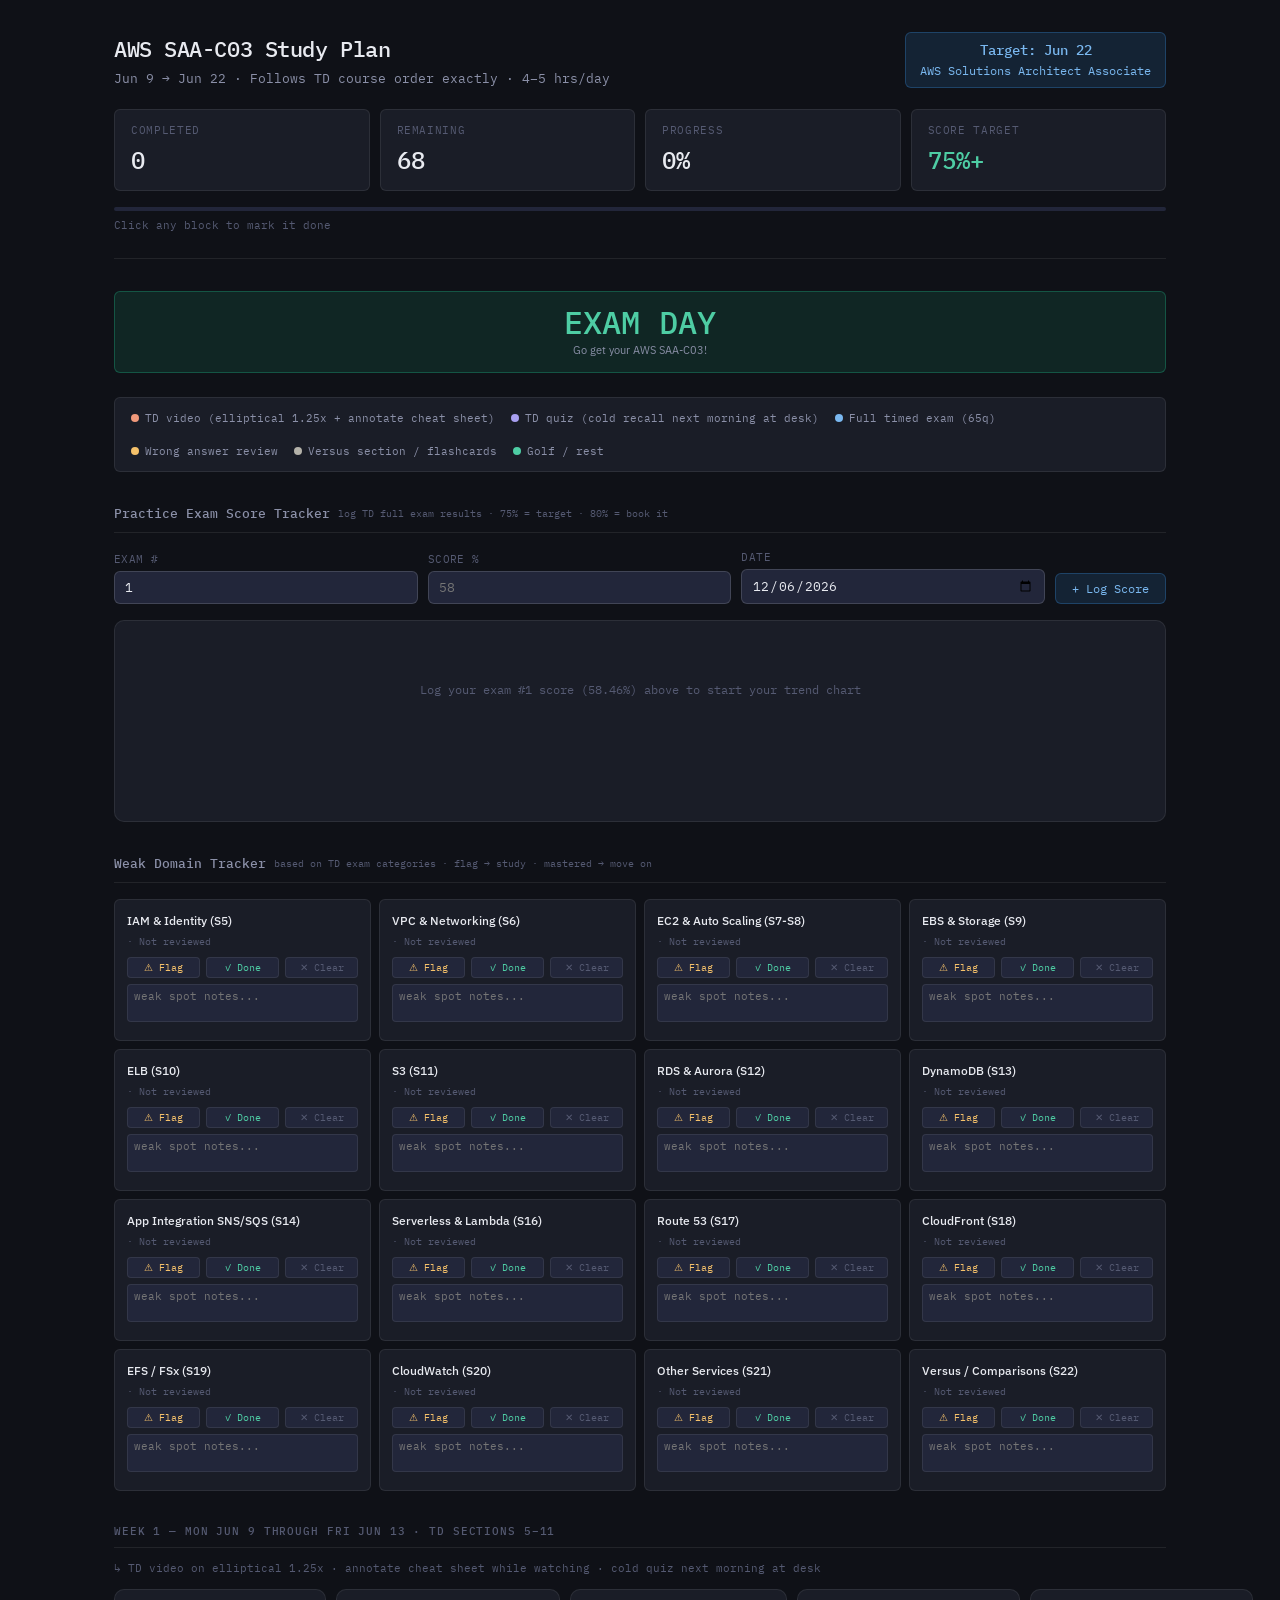
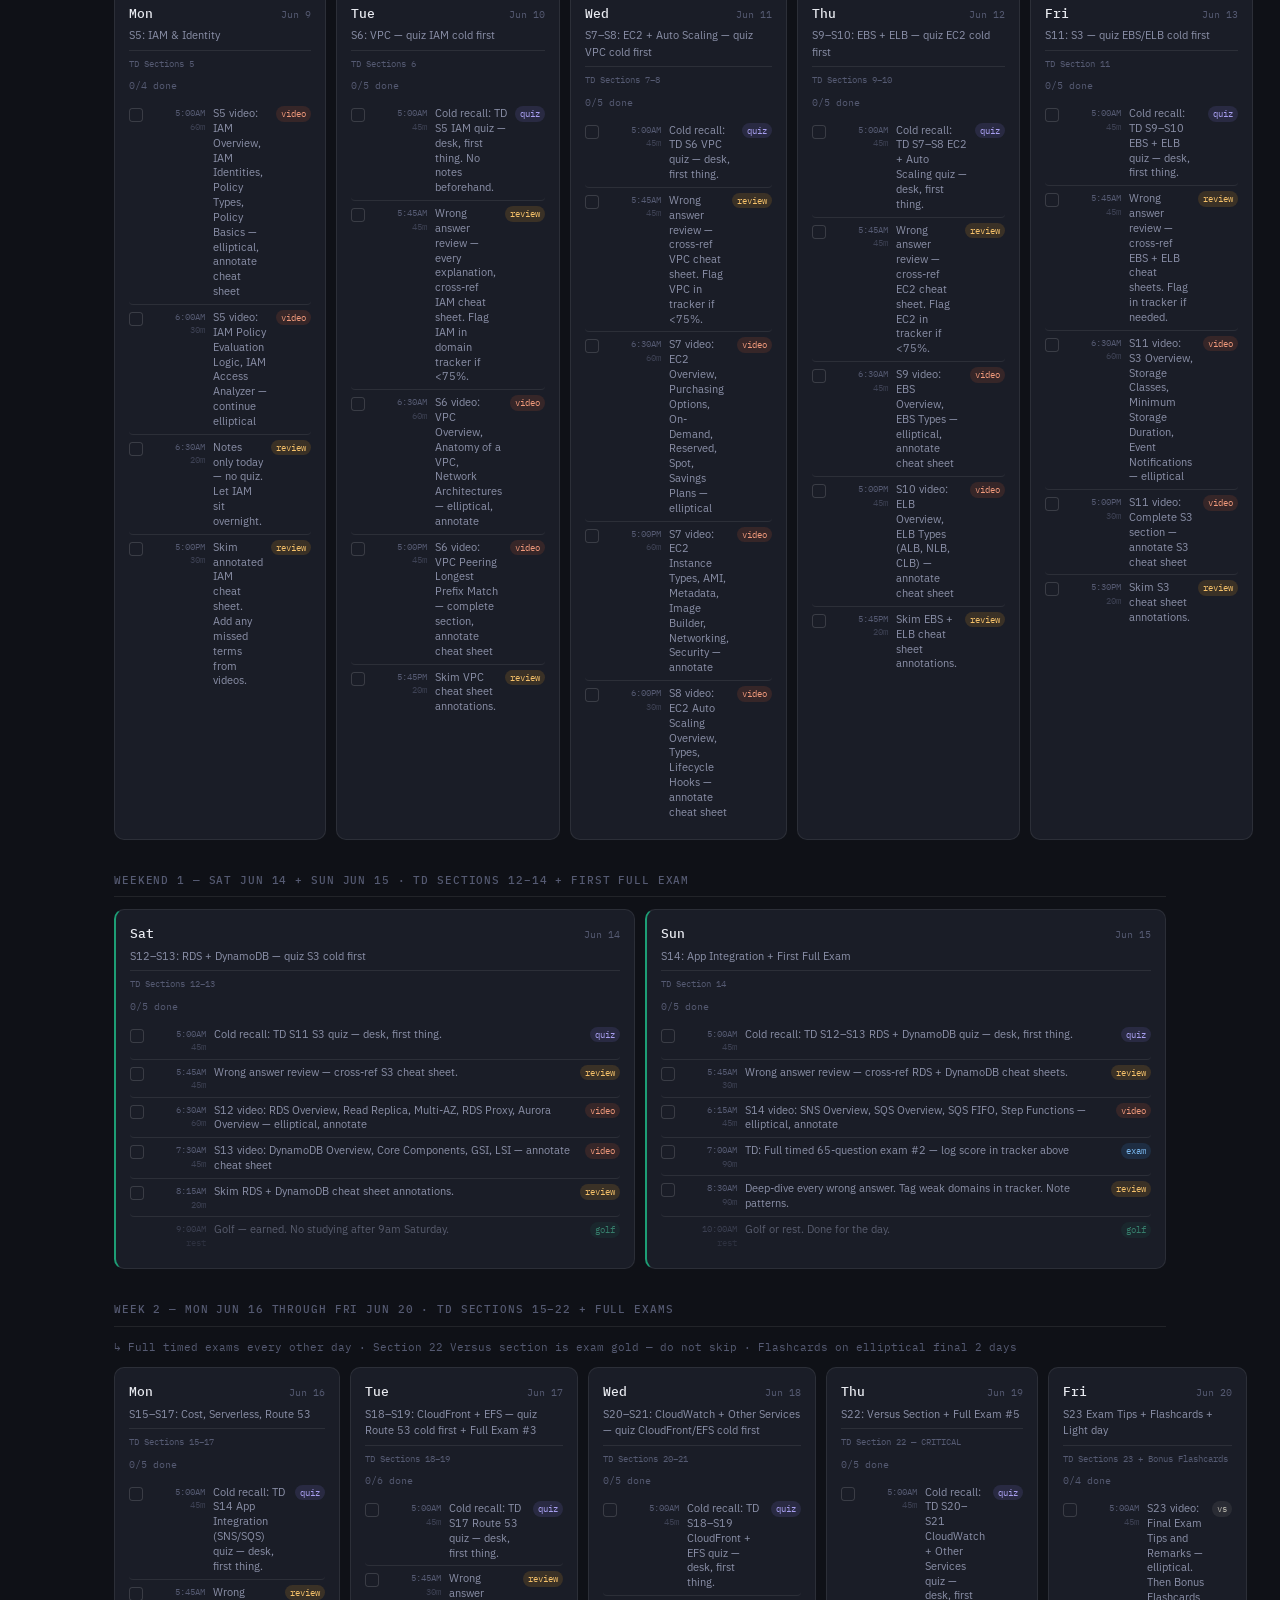
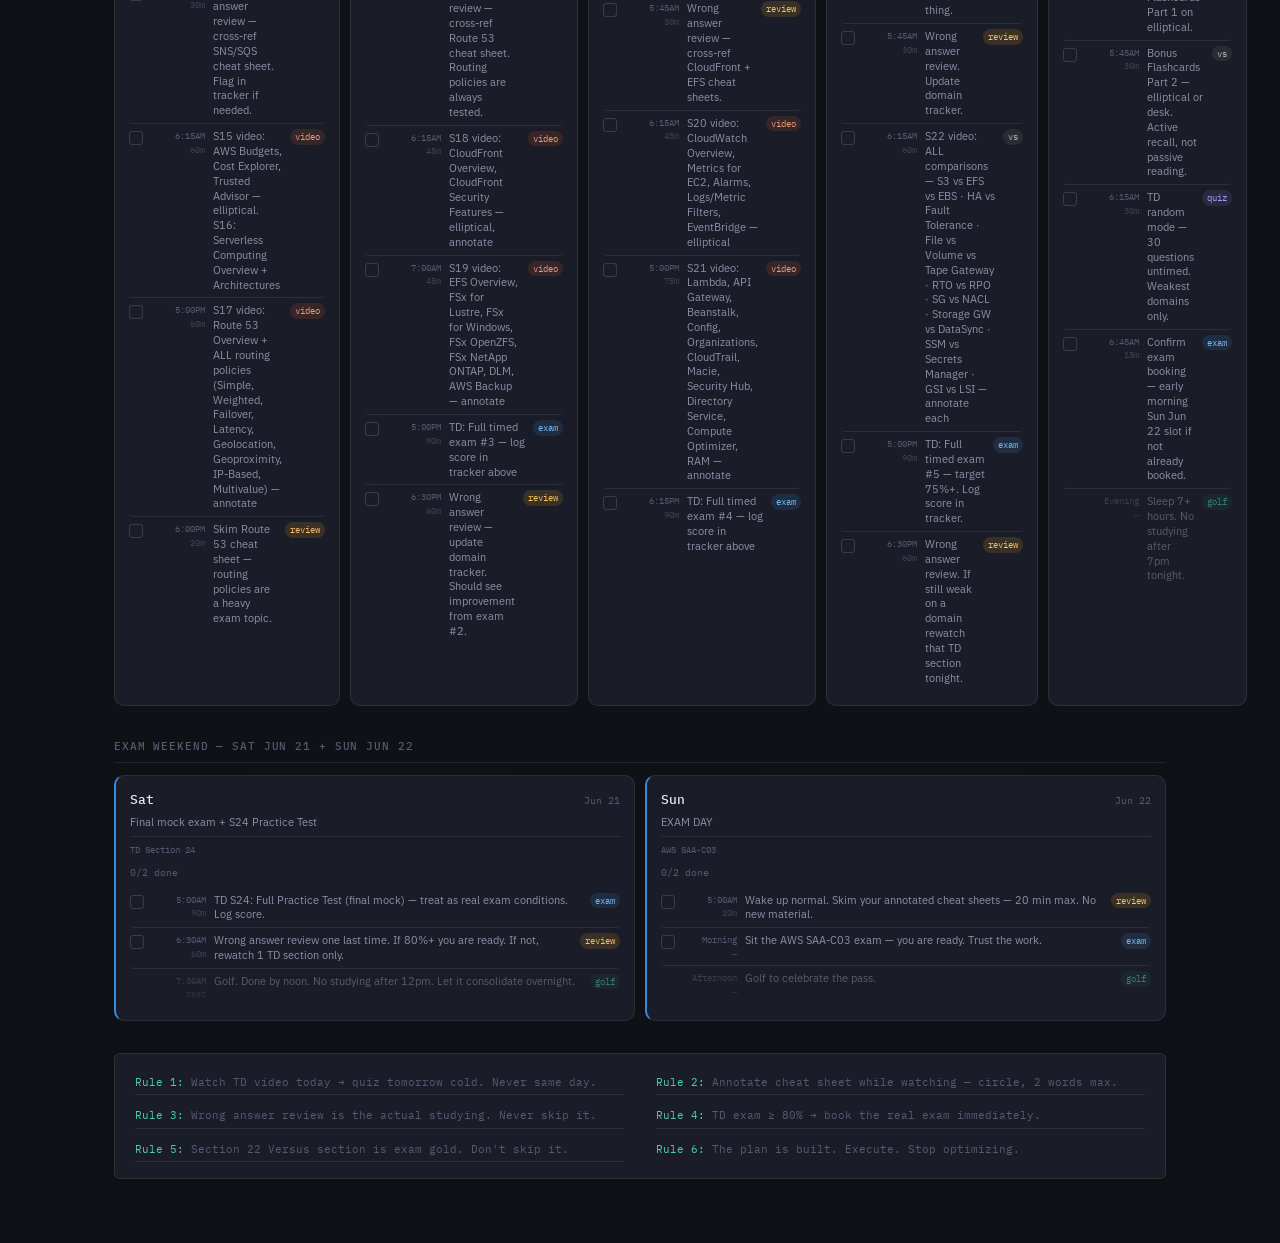
==== commit c121fca3: "Add files via upload" ====
--- a/saa-c03-study/aws-study-plan.html
+++ b/saa-c03-study/aws-study-plan.html
@@ -7,21 +7,23 @@
 <link href="https://fonts.googleapis.com/css2?family=IBM+Plex+Mono:wght@400;500&family=IBM+Plex+Sans:wght@400;500;600&display=swap" rel="stylesheet">
 <style>
   :root {
-    --bg:#0f1117; --surface:#1a1d27; --surface2:#22263a;
-    --border:rgba(255,255,255,0.08); --border2:rgba(255,255,255,0.14);
-    --text:#e8eaf0; --text2:#8b90a8; --text3:#555a72;
-    --green:#1D9E75; --green-dim:rgba(29,158,117,0.15); --green-text:#4ecda4;
-    --purple:#7f77dd; --purple-dim:rgba(127,119,221,0.15); --purple-text:#a89ff0;
-    --amber:#ef9f27; --amber-dim:rgba(239,159,39,0.15); --amber-text:#f5c16a;
-    --blue:#378add; --blue-dim:rgba(55,138,221,0.15); --blue-text:#7ab8f0;
-    --coral:#d85a30; --coral-dim:rgba(216,90,48,0.15); --coral-text:#f0997b;
-    --gray-dim:rgba(136,135,128,0.15); --gray-text:#b4b2a9;
-    --red-dim:rgba(220,60,60,0.15); --red-text:#f07a7a;
-    --radius:10px; --radius-sm:6px;
+    --bg:#0f1117;--surface:#1a1d27;--surface2:#22263a;
+    --border:rgba(255,255,255,0.08);--border2:rgba(255,255,255,0.14);
+    --text:#e8eaf0;--text2:#8b90a8;--text3:#555a72;
+    --green:#1D9E75;--green-dim:rgba(29,158,117,0.15);--green-text:#4ecda4;
+    --purple-dim:rgba(127,119,221,0.15);--purple-text:#a89ff0;
+    --amber-dim:rgba(239,159,39,0.15);--amber-text:#f5c16a;
+    --blue:#378add;--blue-dim:rgba(55,138,221,0.15);--blue-text:#7ab8f0;
+    --coral-dim:rgba(216,90,48,0.15);--coral-text:#f0997b;
+    --gray-dim:rgba(136,135,128,0.15);--gray-text:#b4b2a9;
+    --red-dim:rgba(220,60,60,0.15);--red-text:#f07a7a;
+    --radius:10px;--radius-sm:6px;
   }
   *{box-sizing:border-box;margin:0;padding:0;}
   body{background:var(--bg);color:var(--text);font-family:'IBM Plex Sans',sans-serif;font-size:14px;line-height:1.5;min-height:100vh;}
   .page{max-width:1100px;margin:0 auto;padding:2rem 1.5rem 4rem;}
+
+  /* HEADER */
   .header{margin-bottom:2rem;padding-bottom:1.5rem;border-bottom:0.5px solid var(--border);}
   .header-top{display:flex;align-items:flex-start;justify-content:space-between;gap:1rem;flex-wrap:wrap;margin-bottom:1.25rem;}
   .title-block h1{font-family:'IBM Plex Mono',monospace;font-size:22px;font-weight:500;letter-spacing:-0.02em;margin-bottom:4px;}
@@ -95,8 +97,10 @@
   /* PLAN */
   .week-section{margin-bottom:2rem;}
   .week-header{font-family:'IBM Plex Mono',monospace;font-size:11px;font-weight:500;color:var(--text3);text-transform:uppercase;letter-spacing:0.08em;margin-bottom:0.75rem;padding-bottom:0.5rem;border-bottom:0.5px solid var(--border);}
+  .week-note{font-size:11px;color:var(--text3);font-family:'IBM Plex Mono',monospace;margin-bottom:0.75rem;}
   .days-grid{display:grid;gap:10px;}
   .grid-2{grid-template-columns:repeat(2,1fr);}
+  .grid-3{grid-template-columns:repeat(3,1fr);}
   .grid-5{grid-template-columns:repeat(5,1fr);}
   .day-card{background:var(--surface);border:0.5px solid var(--border);border-radius:var(--radius);padding:0.875rem;}
   .day-card.is-today{border-color:rgba(55,138,221,0.5);box-shadow:0 0 0 1px rgba(55,138,221,0.15);}
@@ -107,19 +111,21 @@
   .day-date{font-family:'IBM Plex Mono',monospace;font-size:10px;color:var(--text3);}
   .today-pip{display:inline-block;width:6px;height:6px;background:var(--blue);border-radius:50%;margin-left:5px;vertical-align:middle;}
   .day-theme{font-size:11px;color:var(--text2);margin-bottom:6px;padding-bottom:6px;border-bottom:0.5px solid var(--border);}
-
-  /* TIME BLOCKS IN DAY CARDS */
+  .day-section-tag{font-family:'IBM Plex Mono',monospace;font-size:9px;color:var(--text3);margin-bottom:8px;}
+  .day-progress{font-family:'IBM Plex Mono',monospace;font-size:10px;color:var(--text3);margin-bottom:8px;}
+
+  /* TIME BLOCKS */
   .time-block{display:flex;align-items:flex-start;gap:8px;padding:5px 0;border-bottom:0.5px solid var(--border);cursor:pointer;border-radius:4px;transition:background 0.1s;}
   .time-block:last-child{border-bottom:none;}
   .time-block:hover{background:var(--surface2);margin:0 -4px;padding-left:4px;padding-right:4px;}
   .time-block.done .tb-content{color:var(--green-text);text-decoration:line-through;text-decoration-color:rgba(29,158,117,0.5);}
-  .time-block.is-break{cursor:default;opacity:0.6;}
+  .time-block.is-break{cursor:default;opacity:0.55;}
   .time-block.is-break:hover{background:transparent;margin:0;padding:5px 0;}
   .chk{width:14px;height:14px;border-radius:3px;border:1px solid var(--border2);flex-shrink:0;margin-top:2px;display:flex;align-items:center;justify-content:center;background:transparent;transition:all 0.15s;}
   .time-block.done .chk{background:var(--green);border-color:var(--green);}
   .chk svg{opacity:0;}
   .time-block.done .chk svg{opacity:1;}
-  .tb-left{display:flex;flex-direction:column;align-items:flex-end;flex-shrink:0;width:58px;}
+  .tb-left{display:flex;flex-direction:column;align-items:flex-end;flex-shrink:0;width:54px;}
   .tb-time{font-family:'IBM Plex Mono',monospace;font-size:9px;color:var(--text3);}
   .tb-dur{font-family:'IBM Plex Mono',monospace;font-size:9px;color:var(--text3);opacity:0.6;}
   .tb-content{font-size:11px;color:var(--text2);line-height:1.35;flex:1;}
@@ -129,8 +135,7 @@
   .badge-review{background:var(--amber-dim);color:var(--amber-text);}
   .badge-exam{background:var(--blue-dim);color:var(--blue-text);}
   .badge-golf{background:var(--green-dim);color:var(--green-text);}
-  .badge-break{background:var(--gray-dim);color:var(--gray-text);}
-  .day-progress{font-family:'IBM Plex Mono',monospace;font-size:10px;color:var(--text3);margin-bottom:8px;}
+  .badge-vs{background:var(--gray-dim);color:var(--gray-text);}
 
   /* RULES */
   .rule-box{margin-top:2rem;padding:1rem 1.25rem;background:var(--surface);border:0.5px solid var(--border);border-radius:var(--radius-sm);display:grid;grid-template-columns:1fr 1fr;gap:0.5rem 2rem;}
@@ -138,8 +143,9 @@
   .rule:last-child{border-bottom:none;}
   .rule span{color:var(--green-text);}
 
-  @media(max-width:800px){.grid-5{grid-template-columns:repeat(2,1fr);}.stats-row{grid-template-columns:repeat(2,1fr);}.countdown-banner{grid-template-columns:repeat(2,1fr);}.domain-grid{grid-template-columns:repeat(2,1fr);}.score-form{grid-template-columns:1fr 1fr;}.rule-box{grid-template-columns:1fr;}}
-  @media(max-width:500px){.grid-2,.grid-5{grid-template-columns:1fr;}.stats-row{grid-template-columns:repeat(2,1fr);}.header-top{flex-direction:column;}.domain-grid{grid-template-columns:repeat(2,1fr);}.score-form{grid-template-columns:1fr;}}
+  @media(max-width:900px){.grid-5{grid-template-columns:repeat(3,1fr);}}
+  @media(max-width:700px){.grid-5,.grid-3{grid-template-columns:repeat(2,1fr);}.stats-row{grid-template-columns:repeat(2,1fr);}.countdown-banner{grid-template-columns:repeat(2,1fr);}.domain-grid{grid-template-columns:repeat(2,1fr);}.score-form{grid-template-columns:1fr 1fr;}.rule-box{grid-template-columns:1fr;}}
+  @media(max-width:480px){.grid-2,.grid-5,.grid-3{grid-template-columns:1fr;}.stats-row{grid-template-columns:repeat(2,1fr);}.header-top{flex-direction:column;}.score-form{grid-template-columns:1fr;}}
 </style>
 </head>
 <body>
@@ -149,7 +155,7 @@
     <div class="header-top">
       <div class="title-block">
         <h1>AWS SAA-C03 Study Plan</h1>
-        <p>Jun 9 (Mon) → Jun 22 (Sun) · 4–5 hrs/day · TD videos primary</p>
+        <p>Jun 9 → Jun 22 · Follows TD course order exactly · 4–5 hrs/day</p>
       </div>
       <div class="exam-badge"><strong>Target: Jun 22</strong>AWS Solutions Architect Associate</div>
     </div>
@@ -160,31 +166,32 @@
       <div class="stat-card"><div class="stat-label">Score target</div><div class="stat-val green">75%+</div></div>
     </div>
     <div class="prog-track"><div class="prog-fill" id="prog"></div></div>
-    <div class="prog-label" id="prog-lbl">Click any block to mark it done</div>
+    <div class="prog-label" id="prog-lbl">Click any block to mark it done — progress saves in this browser</div>
   </div>
 
   <div class="countdown-banner" id="countdown-banner"></div>
 
   <div class="legend">
-    <div class="leg-item"><div class="leg-dot" style="background:#f0997b"></div>TD video (elliptical 1.25x)</div>
-    <div class="leg-item"><div class="leg-dot" style="background:#a89ff0"></div>TD quiz (cold recall next morning)</div>
+    <div class="leg-item"><div class="leg-dot" style="background:#f0997b"></div>TD video (elliptical 1.25x + annotate cheat sheet)</div>
+    <div class="leg-item"><div class="leg-dot" style="background:#a89ff0"></div>TD quiz (cold recall next morning at desk)</div>
     <div class="leg-item"><div class="leg-dot" style="background:#7ab8f0"></div>Full timed exam (65q)</div>
     <div class="leg-item"><div class="leg-dot" style="background:#f5c16a"></div>Wrong answer review</div>
-    <div class="leg-item"><div class="leg-dot" style="background:#4ecda4"></div>Golf / break</div>
+    <div class="leg-item"><div class="leg-dot" style="background:#b4b2a9"></div>Versus section / flashcards</div>
+    <div class="leg-item"><div class="leg-dot" style="background:#4ecda4"></div>Golf / rest</div>
   </div>
 
   <!-- SCORE TRACKER -->
   <div class="tracker-section">
-    <div class="section-title">Practice Exam Score Tracker <span>log TD full exam results here</span></div>
+    <div class="section-title">Practice Exam Score Tracker <span>log TD full exam results · 75% = target · 80% = book it</span></div>
     <div class="score-form">
       <div class="form-group"><div class="form-label">Exam #</div><input class="form-input" type="number" id="inp-num" min="1" max="10" placeholder="1"></div>
-      <div class="form-group"><div class="form-label">Score %</div><input class="form-input" type="number" id="inp-score" min="0" max="100" placeholder="72"></div>
+      <div class="form-group"><div class="form-label">Score %</div><input class="form-input" type="number" id="inp-score" min="0" max="100" placeholder="58"></div>
       <div class="form-group"><div class="form-label">Date</div><input class="form-input" type="date" id="inp-date"></div>
       <button class="btn" onclick="addScore()">+ Log Score</button>
     </div>
     <div class="chart-wrap">
-      <div style="position:relative;height:160px;" id="chart-wrap">
-        <div class="chart-empty" id="chart-empty">No scores yet — first full exam scheduled Jun 17</div>
+      <div style="position:relative;height:160px;">
+        <div class="chart-empty" id="chart-empty">Log your exam #1 score (58.46%) above to start your trend chart</div>
         <canvas id="score-chart" style="display:none;width:100%;height:100%;"></canvas>
       </div>
     </div>
@@ -193,7 +200,7 @@
 
   <!-- DOMAIN TRACKER -->
   <div class="tracker-section">
-    <div class="section-title">Weak Domain Tracker <span>flag → work on it · mastered → move on</span></div>
+    <div class="section-title">Weak Domain Tracker <span>based on TD exam categories · flag → study · mastered → move on</span></div>
     <div class="domain-grid" id="domain-grid"></div>
   </div>
 
@@ -205,26 +212,26 @@
     <div class="rule"><span>Rule 2:</span> Annotate cheat sheet while watching — circle, 2 words max.</div>
     <div class="rule"><span>Rule 3:</span> Wrong answer review is the actual studying. Never skip it.</div>
     <div class="rule"><span>Rule 4:</span> TD exam ≥ 80% → book the real exam immediately.</div>
-    <div class="rule"><span>Rule 5:</span> Breaks are consolidation — don't study through them.</div>
+    <div class="rule"><span>Rule 5:</span> Section 22 Versus section is exam gold. Don't skip it.</div>
     <div class="rule"><span>Rule 6:</span> The plan is built. Execute. Stop optimizing.</div>
   </div>
 </div>
 
 <script>
 // COUNTDOWN
-const EXAM_DATE = new Date('2026-06-22T08:00:00');
+const EXAM_DATE=new Date('2026-06-22T08:00:00');
 function renderCountdown(){
-  const now=new Date(), diff=EXAM_DATE-now, banner=document.getElementById('countdown-banner');
+  const now=new Date(),diff=EXAM_DATE-now,banner=document.getElementById('countdown-banner');
   if(diff<=0){banner.innerHTML=`<div class="cd-card exam-today" style="grid-column:1/-1;text-align:center"><div class="cd-num green">EXAM DAY</div><div class="cd-label">Go get your AWS SAA-C03!</div></div>`;return;}
   const days=Math.floor(diff/86400000),hours=Math.floor((diff%86400000)/3600000),mins=Math.floor((diff%3600000)/60000);
-  const urgent=days<=3, pct=Math.round((1-diff/(EXAM_DATE-new Date('2026-06-09T00:00:00')))*100);
+  const urgent=days<=3,pct=Math.round((1-diff/(EXAM_DATE-new Date('2026-06-09T00:00:00')))*100);
   banner.innerHTML=`
     <div class="cd-card ${urgent?'urgent':''}"><div class="cd-num ${urgent?'amber':''}">${days}</div><div class="cd-unit">days</div><div class="cd-label">until exam</div></div>
     <div class="cd-card ${urgent?'urgent':''}"><div class="cd-num ${urgent?'amber':''}">${hours}</div><div class="cd-unit">hours</div><div class="cd-label">remaining today</div></div>
     <div class="cd-card"><div class="cd-num">${mins}</div><div class="cd-unit">minutes</div><div class="cd-label">in current hour</div></div>
     <div class="cd-card"><div class="cd-num ${pct>=70?'green':''}">${pct}%</div><div class="cd-unit">of sprint</div><div class="cd-label">elapsed</div></div>`;
 }
-renderCountdown(); setInterval(renderCountdown,60000);
+renderCountdown();setInterval(renderCountdown,60000);
 
 // SCORE TRACKER
 let scores=[];
@@ -236,24 +243,23 @@
 function renderScores(){
   const empty=document.getElementById('chart-empty'),canvas=document.getElementById('score-chart'),wrap=document.getElementById('score-table-wrap');
   if(!scores.length){empty.style.display='block';canvas.style.display='none';wrap.innerHTML='';return;}
-  empty.style.display='none'; canvas.style.display='block';
+  empty.style.display='none';canvas.style.display='block';
   const cw=canvas.parentElement.clientWidth||600,ch=160;
-  canvas.width=cw; canvas.height=ch;
-  const ctx=canvas.getContext('2d'); ctx.clearRect(0,0,cw,ch);
+  canvas.width=cw;canvas.height=ch;
+  const ctx=canvas.getContext('2d');ctx.clearRect(0,0,cw,ch);
   const pad={top:16,right:20,bottom:30,left:36},w=cw-pad.left-pad.right,h=ch-pad.top-pad.bottom;
   [60,70,75,80,100].forEach(gl=>{
     const y=pad.top+h-(gl/100)*h;
     ctx.strokeStyle=gl===75?'rgba(55,138,221,0.25)':gl===80?'rgba(29,158,117,0.25)':'rgba(255,255,255,0.05)';
-    ctx.lineWidth=gl===75||gl===80?1:0.5; ctx.setLineDash(gl===75||gl===80?[4,3]:[]);
+    ctx.lineWidth=gl===75||gl===80?1:0.5;ctx.setLineDash(gl===75||gl===80?[4,3]:[]);
     ctx.beginPath();ctx.moveTo(pad.left,y);ctx.lineTo(pad.left+w,y);ctx.stroke();
-    ctx.font='10px IBM Plex Mono,monospace'; ctx.textAlign='right';
+    ctx.font='10px IBM Plex Mono,monospace';ctx.textAlign='right';
     ctx.fillStyle=gl===80?'#4ecda4':gl===75?'#7ab8f0':'#555a72';
     ctx.fillText(gl+'%',pad.left-4,y+3);
   });
   ctx.setLineDash([]);
-  const sorted=[...scores].sort((a,b)=>a.num-b.num);
-  const xStep=sorted.length>1?w/(sorted.length-1):w/2;
-  ctx.strokeStyle='#7f77dd'; ctx.lineWidth=2; ctx.beginPath();
+  const sorted=[...scores].sort((a,b)=>a.num-b.num),xStep=sorted.length>1?w/(sorted.length-1):w/2;
+  ctx.strokeStyle='#7f77dd';ctx.lineWidth=2;ctx.beginPath();
   sorted.forEach((s,i)=>{const x=pad.left+(sorted.length>1?i*xStep:w/2),y=pad.top+h-(s.score/100)*h;i===0?ctx.moveTo(x,y):ctx.lineTo(x,y);});
   ctx.stroke();
   sorted.forEach((s,i)=>{
@@ -268,29 +274,29 @@
 function addScore(){
   const num=parseInt(document.getElementById('inp-num').value),score=parseInt(document.getElementById('inp-score').value),date=document.getElementById('inp-date').value;
   if(isNaN(num)||isNaN(score)||score<0||score>100){alert('Enter valid exam number and score.');return;}
-  scores.push({id:Date.now(),num,score,date}); saveScores(); renderScores();
+  scores.push({id:Date.now(),num,score,date});saveScores();renderScores();
   document.getElementById('inp-score').value='';
   document.getElementById('inp-num').value=scores.length+1;
   document.getElementById('inp-date').value=new Date().toISOString().split('T')[0];
 }
 function deleteScore(id){scores=scores.filter(s=>s.id!==id);saveScores();renderScores();}
-renderScores(); window.addEventListener('resize',renderScores);
+renderScores();window.addEventListener('resize',renderScores);
 document.getElementById('inp-num').value=scores.length+1;
 
-// DOMAIN TRACKER
-const DOMAINS=['IAM & Identity','EC2 & Compute','S3 & Storage','VPC & Networking','Databases','HA & DR','Messaging','Security','Adv Networking','Cost & Ops','Serverless','CloudFormation'];
+// DOMAIN TRACKER — matches TD exam categories
+const DOMAINS=['IAM & Identity (S5)','VPC & Networking (S6)','EC2 & Auto Scaling (S7-S8)','EBS & Storage (S9)','ELB (S10)','S3 (S11)','RDS & Aurora (S12)','DynamoDB (S13)','App Integration SNS/SQS (S14)','Serverless & Lambda (S16)','Route 53 (S17)','CloudFront (S18)','EFS / FSx (S19)','CloudWatch (S20)','Other Services (S21)','Versus / Comparisons (S22)'];
 let domainData={};
 try{domainData=JSON.parse(localStorage.getItem('saa_domains')||'{}');}catch(e){}
 function saveDomains(){try{localStorage.setItem('saa_domains',JSON.stringify(domainData));}catch(e){}}
 function renderDomains(){
-  const grid=document.getElementById('domain-grid'); grid.innerHTML='';
+  const grid=document.getElementById('domain-grid');grid.innerHTML='';
   DOMAINS.forEach(d=>{
     const dd=domainData[d]||{status:'none',notes:''};
     const card=document.createElement('div');
     card.className='domain-card'+(dd.status==='flagged'?' flagged':dd.status==='mastered'?' mastered':'');
     const statusEmoji=dd.status==='flagged'?'⚠️ Needs work':dd.status==='mastered'?'✓ Mastered':'· Not reviewed';
     const statusColor=dd.status==='flagged'?'var(--amber-text)':dd.status==='mastered'?'var(--green-text)':'var(--text3)';
-    card.innerHTML=`<div class="domain-name">${d}</div><div class="domain-status" style="color:${statusColor}">${statusEmoji}</div><div class="domain-actions"><button class="domain-btn flag" onclick="setDomain('${d}','flagged',event)">⚠ Flag</button><button class="domain-btn master" onclick="setDomain('${d}','mastered',event)">✓ Done</button><button class="domain-btn" onclick="setDomain('${d}','none',event)">✕ Clear</button></div><textarea class="domain-notes-input" rows="2" placeholder="weak spot notes..." onchange="saveDomainNote('${d}',this.value)">${dd.notes||''}</textarea>`;
+    card.innerHTML=`<div class="domain-name">${d}</div><div class="domain-status" style="color:${statusColor};font-size:10px;font-family:'IBM Plex Mono',monospace">${statusEmoji}</div><div class="domain-actions"><button class="domain-btn flag" onclick="setDomain('${d}','flagged',event)">⚠ Flag</button><button class="domain-btn master" onclick="setDomain('${d}','mastered',event)">✓ Done</button><button class="domain-btn" onclick="setDomain('${d}','none',event)">✕ Clear</button></div><textarea class="domain-notes-input" rows="2" placeholder="weak spot notes..." onchange="saveDomainNote('${d}',this.value)">${dd.notes||''}</textarea>`;
     grid.appendChild(card);
   });
 }
@@ -298,110 +304,113 @@
 function saveDomainNote(name,val){if(!domainData[name])domainData[name]={status:'none',notes:''};domainData[name].notes=val;saveDomains();}
 renderDomains();
 
-// PLAN DATA — each day has time-blocked tasks
+// PLAN — follows TD course order exactly
 const TODAY=new Date().toLocaleDateString('en-US',{month:'short',day:'numeric'});
+
 const plan=[
   {
-    label:"Week 1 — Mon Jun 9 through Fri Jun 13",
-    note:"TD video on elliptical · cold quiz next morning · annotate cheat sheet while watching",
+    label:"Week 1 — Mon Jun 9 through Fri Jun 13 · TD Sections 5–11",
+    note:"↳ TD video on elliptical 1.25x · annotate cheat sheet while watching · cold quiz next morning at desk",
     grid:"grid-5",
     days:[
-      {name:"Mon",date:"Jun 9",theme:"IAM & Identity",blocks:[
-        {id:"d1b1",time:"5:00AM",dur:"60m",text:"TD video: IAM users, groups, roles, policies — elliptical 1.25x, annotate cheat sheet",badge:"badge-video"},
-        {id:"d1b2",time:"6:00AM",dur:"45m",text:"Notes only — no quiz today. Let IAM sit overnight.",badge:"badge-review"},
-        {id:"d1b3",time:"5:00PM",dur:"60m",text:"TD video: STS, cross-account, permission boundaries — elliptical or desk",badge:"badge-video"},
-        {id:"d1b4",time:"8:00PM",dur:"20m",text:"Skim annotated IAM cheat sheet only. No new material.",badge:"badge-review"},
-      ]},
-      {name:"Tue",date:"Jun 10",theme:"Compute — quiz IAM cold first",blocks:[
-        {id:"d2b1",time:"5:00AM",dur:"45m",text:"Cold recall: TD IAM topic quiz — desk, first thing. No notes beforehand.",badge:"badge-quiz"},
-        {id:"d2b2",time:"5:45AM",dur:"45m",text:"Wrong answer review — every explanation, cross-ref IAM cheat sheet",badge:"badge-review"},
-        {id:"d2b3",time:"6:30AM",dur:"60m",text:"TD video: EC2 types, purchasing options, AMIs, ASG — elliptical 1.25x",badge:"badge-video"},
-        {id:"d2b4",time:"5:00PM",dur:"60m",text:"TD video: Lambda, ECS/EKS/Fargate — annotate compute cheat sheet",badge:"badge-video"},
-        {id:"d2b5",time:"8:00PM",dur:"20m",text:"Skim compute cheat sheet annotations only.",badge:"badge-review"},
-      ]},
-      {name:"Wed",date:"Jun 11",theme:"Storage — quiz compute cold first",blocks:[
-        {id:"d3b1",time:"5:00AM",dur:"45m",text:"Cold recall: TD EC2 + compute topic quiz — desk, first thing",badge:"badge-quiz"},
-        {id:"d3b2",time:"5:45AM",dur:"45m",text:"Wrong answer review — cross-ref compute cheat sheet",badge:"badge-review"},
-        {id:"d3b3",time:"6:30AM",dur:"60m",text:"TD video: S3 storage classes, lifecycle, replication, security — elliptical",badge:"badge-video"},
-        {id:"d3b4",time:"5:00PM",dur:"60m",text:"TD video: EBS types, EFS, FSx — annotate storage cheat sheet",badge:"badge-video"},
-        {id:"d3b5",time:"8:00PM",dur:"20m",text:"Skim storage cheat sheet annotations.",badge:"badge-review"},
-      ]},
-      {name:"Thu",date:"Jun 12",theme:"Networking — quiz storage cold first",blocks:[
-        {id:"d4b1",time:"5:00AM",dur:"45m",text:"Cold recall: TD S3 + storage topic quiz — desk, first thing",badge:"badge-quiz"},
-        {id:"d4b2",time:"5:45AM",dur:"45m",text:"Wrong answer review — cross-ref storage cheat sheet",badge:"badge-review"},
-        {id:"d4b3",time:"6:30AM",dur:"60m",text:"TD video: VPC, subnets, IGW, NAT gateway, SGs vs NACLs — elliptical",badge:"badge-video"},
-        {id:"d4b4",time:"5:00PM",dur:"60m",text:"TD video: VPC endpoints, PrivateLink, peering — annotate VPC cheat sheet",badge:"badge-video"},
-        {id:"d4b5",time:"8:00PM",dur:"20m",text:"Skim VPC cheat sheet annotations.",badge:"badge-review"},
-      ]},
-      {name:"Fri",date:"Jun 13",theme:"Databases — quiz VPC cold first",blocks:[
-        {id:"d5b1",time:"5:00AM",dur:"45m",text:"Cold recall: TD VPC + networking topic quiz — desk, first thing",badge:"badge-quiz"},
-        {id:"d5b2",time:"5:45AM",dur:"45m",text:"Wrong answer review — cross-ref VPC cheat sheet",badge:"badge-review"},
-        {id:"d5b3",time:"6:30AM",dur:"60m",text:"TD video: RDS Multi-AZ, Aurora, DynamoDB, ElastiCache — elliptical",badge:"badge-video"},
-        {id:"d5b4",time:"5:00PM",dur:"60m",text:"TD video: Redshift, Neptune, DocumentDB — annotate DB cheat sheet",badge:"badge-video"},
-        {id:"d5b5",time:"8:00PM",dur:"20m",text:"Skim databases cheat sheet annotations.",badge:"badge-review"},
+      {name:"Mon",date:"Jun 9",theme:"S5: IAM & Identity",section:"TD Sections 5",blocks:[
+        {id:"d1b1",time:"5:00AM",dur:"60m",text:"S5 video: IAM Overview, IAM Identities, Policy Types, Policy Basics — elliptical, annotate cheat sheet",badge:"badge-video"},
+        {id:"d1b2",time:"6:00AM",dur:"30m",text:"S5 video: IAM Policy Evaluation Logic, IAM Access Analyzer — continue elliptical",badge:"badge-video"},
+        {id:"d1b3",time:"6:30AM",dur:"20m",text:"Notes only today — no quiz. Let IAM sit overnight.",badge:"badge-review"},
+        {id:"d1b4",time:"5:00PM",dur:"30m",text:"Skim annotated IAM cheat sheet. Add any missed terms from videos.",badge:"badge-review"},
+      ]},
+      {name:"Tue",date:"Jun 10",theme:"S6: VPC — quiz IAM cold first",section:"TD Sections 6",blocks:[
+        {id:"d2b1",time:"5:00AM",dur:"45m",text:"Cold recall: TD S5 IAM quiz — desk, first thing. No notes beforehand.",badge:"badge-quiz"},
+        {id:"d2b2",time:"5:45AM",dur:"45m",text:"Wrong answer review — every explanation, cross-ref IAM cheat sheet. Flag IAM in domain tracker if <75%.",badge:"badge-review"},
+        {id:"d2b3",time:"6:30AM",dur:"60m",text:"S6 video: VPC Overview, Anatomy of a VPC, Network Architectures — elliptical, annotate",badge:"badge-video"},
+        {id:"d2b4",time:"5:00PM",dur:"45m",text:"S6 video: VPC Peering Longest Prefix Match — complete section, annotate cheat sheet",badge:"badge-video"},
+        {id:"d2b5",time:"5:45PM",dur:"20m",text:"Skim VPC cheat sheet annotations.",badge:"badge-review"},
+      ]},
+      {name:"Wed",date:"Jun 11",theme:"S7–S8: EC2 + Auto Scaling — quiz VPC cold first",section:"TD Sections 7–8",blocks:[
+        {id:"d3b1",time:"5:00AM",dur:"45m",text:"Cold recall: TD S6 VPC quiz — desk, first thing.",badge:"badge-quiz"},
+        {id:"d3b2",time:"5:45AM",dur:"45m",text:"Wrong answer review — cross-ref VPC cheat sheet. Flag VPC in tracker if <75%.",badge:"badge-review"},
+        {id:"d3b3",time:"6:30AM",dur:"60m",text:"S7 video: EC2 Overview, Purchasing Options, On-Demand, Reserved, Spot, Savings Plans — elliptical",badge:"badge-video"},
+        {id:"d3b4",time:"5:00PM",dur:"60m",text:"S7 video: EC2 Instance Types, AMI, Metadata, Image Builder, Networking, Security — annotate",badge:"badge-video"},
+        {id:"d3b5",time:"6:00PM",dur:"30m",text:"S8 video: EC2 Auto Scaling Overview, Types, Lifecycle Hooks — annotate cheat sheet",badge:"badge-video"},
+      ]},
+      {name:"Thu",date:"Jun 12",theme:"S9–S10: EBS + ELB — quiz EC2 cold first",section:"TD Sections 9–10",blocks:[
+        {id:"d4b1",time:"5:00AM",dur:"45m",text:"Cold recall: TD S7–S8 EC2 + Auto Scaling quiz — desk, first thing.",badge:"badge-quiz"},
+        {id:"d4b2",time:"5:45AM",dur:"45m",text:"Wrong answer review — cross-ref EC2 cheat sheet. Flag EC2 in tracker if <75%.",badge:"badge-review"},
+        {id:"d4b3",time:"6:30AM",dur:"45m",text:"S9 video: EBS Overview, EBS Types — elliptical, annotate cheat sheet",badge:"badge-video"},
+        {id:"d4b4",time:"5:00PM",dur:"45m",text:"S10 video: ELB Overview, ELB Types (ALB, NLB, CLB) — annotate cheat sheet",badge:"badge-video"},
+        {id:"d4b5",time:"5:45PM",dur:"20m",text:"Skim EBS + ELB cheat sheet annotations.",badge:"badge-review"},
+      ]},
+      {name:"Fri",date:"Jun 13",theme:"S11: S3 — quiz EBS/ELB cold first",section:"TD Section 11",blocks:[
+        {id:"d5b1",time:"5:00AM",dur:"45m",text:"Cold recall: TD S9–S10 EBS + ELB quiz — desk, first thing.",badge:"badge-quiz"},
+        {id:"d5b2",time:"5:45AM",dur:"45m",text:"Wrong answer review — cross-ref EBS + ELB cheat sheets. Flag in tracker if needed.",badge:"badge-review"},
+        {id:"d5b3",time:"6:30AM",dur:"60m",text:"S11 video: S3 Overview, Storage Classes, Minimum Storage Duration, Event Notifications — elliptical",badge:"badge-video"},
+        {id:"d5b4",time:"5:00PM",dur:"30m",text:"S11 video: Complete S3 section — annotate S3 cheat sheet",badge:"badge-video"},
+        {id:"d5b5",time:"5:30PM",dur:"20m",text:"Skim S3 cheat sheet annotations.",badge:"badge-review"},
       ]},
     ]
   },
   {
-    label:"Weekend 1 — Sat Jun 14 + Sun Jun 15",
+    label:"Weekend 1 — Sat Jun 14 + Sun Jun 15 · TD Sections 12–14 + First Full Exam",
     grid:"grid-2",
     days:[
-      {name:"Sat",date:"Jun 14",theme:"HA/DR + Messaging — quiz databases cold first",cls:"is-weekend",blocks:[
-        {id:"d6b1",time:"5:00AM",dur:"45m",text:"Cold recall: TD Databases topic quiz — desk, first thing",badge:"badge-quiz"},
-        {id:"d6b2",time:"5:45AM",dur:"45m",text:"Wrong answer review — cross-ref databases cheat sheet",badge:"badge-review"},
-        {id:"d6b3",time:"6:30AM",dur:"60m",text:"TD video: ALB/NLB, Route 53 routing policies, CloudFront, DR strategies",badge:"badge-video"},
-        {id:"d6b4",time:"7:30AM",dur:"60m",text:"TD video: SQS, SNS, EventBridge, Kinesis — annotate cheat sheets",badge:"badge-video"},
-        {id:"d6b5",time:"8:30AM",dur:"30m",text:"Wrong answer review from quizzes. Tag weak domains in tracker above.",badge:"badge-review"},
+      {name:"Sat",date:"Jun 14",theme:"S12–S13: RDS + DynamoDB — quiz S3 cold first",section:"TD Sections 12–13",cls:"is-weekend",blocks:[
+        {id:"d6b1",time:"5:00AM",dur:"45m",text:"Cold recall: TD S11 S3 quiz — desk, first thing.",badge:"badge-quiz"},
+        {id:"d6b2",time:"5:45AM",dur:"45m",text:"Wrong answer review — cross-ref S3 cheat sheet.",badge:"badge-review"},
+        {id:"d6b3",time:"6:30AM",dur:"60m",text:"S12 video: RDS Overview, Read Replica, Multi-AZ, RDS Proxy, Aurora Overview — elliptical, annotate",badge:"badge-video"},
+        {id:"d6b4",time:"7:30AM",dur:"45m",text:"S13 video: DynamoDB Overview, Core Components, GSI, LSI — annotate cheat sheet",badge:"badge-video"},
+        {id:"d6b5",time:"8:15AM",dur:"20m",text:"Skim RDS + DynamoDB cheat sheet annotations.",badge:"badge-review"},
         {id:"d6b6",time:"9:00AM",dur:"rest",text:"Golf — earned. No studying after 9am Saturday.",badge:"badge-golf",isBreak:true},
       ]},
-      {name:"Sun",date:"Jun 15",theme:"Security — quiz HA/DR cold + first full exam",cls:"is-weekend",blocks:[
-        {id:"d7b1",time:"5:00AM",dur:"45m",text:"Cold recall: TD HA/DR + messaging topic quiz — desk, first thing",badge:"badge-quiz"},
-        {id:"d7b2",time:"5:45AM",dur:"45m",text:"Wrong answer review — cross-ref cheat sheets",badge:"badge-review"},
-        {id:"d7b3",time:"6:30AM",dur:"60m",text:"TD video: KMS, Secrets Manager, WAF, GuardDuty, CloudTrail — elliptical",badge:"badge-video"},
-        {id:"d7b4",time:"7:30AM",dur:"90m",text:"TD: Full timed 65-question exam #1 — log score in tracker above",badge:"badge-exam"},
-        {id:"d7b5",time:"9:00AM",dur:"90m",text:"Deep-dive every wrong answer. Tag weak domains. Update tracker.",badge:"badge-review"},
-        {id:"d7b6",time:"10:30AM",dur:"rest",text:"Golf or rest. Done for the day.",badge:"badge-golf",isBreak:true},
+      {name:"Sun",date:"Jun 15",theme:"S14: App Integration + First Full Exam",section:"TD Section 14",cls:"is-weekend",blocks:[
+        {id:"d7b1",time:"5:00AM",dur:"45m",text:"Cold recall: TD S12–S13 RDS + DynamoDB quiz — desk, first thing.",badge:"badge-quiz"},
+        {id:"d7b2",time:"5:45AM",dur:"30m",text:"Wrong answer review — cross-ref RDS + DynamoDB cheat sheets.",badge:"badge-review"},
+        {id:"d7b3",time:"6:15AM",dur:"45m",text:"S14 video: SNS Overview, SQS Overview, SQS FIFO, Step Functions — elliptical, annotate",badge:"badge-video"},
+        {id:"d7b4",time:"7:00AM",dur:"90m",text:"TD: Full timed 65-question exam #2 — log score in tracker above",badge:"badge-exam"},
+        {id:"d7b5",time:"8:30AM",dur:"90m",text:"Deep-dive every wrong answer. Tag weak domains in tracker. Note patterns.",badge:"badge-review"},
+        {id:"d7b6",time:"10:00AM",dur:"rest",text:"Golf or rest. Done for the day.",badge:"badge-golf",isBreak:true},
       ]},
     ]
   },
   {
-    label:"Week 2 — Mon Jun 16 through Fri Jun 20",
-    note:"Full timed exams every other day · wrong answer review is non-negotiable · Cantrill only for persistent gaps",
+    label:"Week 2 — Mon Jun 16 through Fri Jun 20 · TD Sections 15–22 + Full Exams",
+    note:"↳ Full timed exams every other day · Section 22 Versus section is exam gold — do not skip · Flashcards on elliptical final 2 days",
     grid:"grid-5",
     days:[
-      {name:"Mon",date:"Jun 16",theme:"Adv Networking — quiz security cold first",blocks:[
-        {id:"d8b1",time:"5:00AM",dur:"45m",text:"Cold recall: TD Security topic quiz — desk, first thing",badge:"badge-quiz"},
-        {id:"d8b2",time:"5:45AM",dur:"45m",text:"Wrong answer review — cross-ref security cheat sheet",badge:"badge-review"},
-        {id:"d8b3",time:"6:30AM",dur:"60m",text:"TD video: Transit Gateway, Direct Connect, Global Accelerator — elliptical",badge:"badge-video"},
-        {id:"d8b4",time:"5:00PM",dur:"60m",text:"TD video: CloudFormation, Systems Manager, CloudWatch — annotate cheat sheet",badge:"badge-video"},
-        {id:"d8b5",time:"8:00PM",dur:"20m",text:"Skim adv networking + ops cheat sheet annotations.",badge:"badge-review"},
-      ]},
-      {name:"Tue",date:"Jun 17",theme:"Full exam #2 — quiz adv networking cold first",blocks:[
-        {id:"d9b1",time:"5:00AM",dur:"45m",text:"Cold recall: TD Adv Networking + Ops topic quiz — desk, first thing",badge:"badge-quiz"},
-        {id:"d9b2",time:"5:45AM",dur:"45m",text:"Wrong answer review — cross-ref cheat sheet",badge:"badge-review"},
-        {id:"d9b3",time:"6:30AM",dur:"90m",text:"TD: Full timed exam #2 — log score in tracker above",badge:"badge-exam"},
-        {id:"d9b4",time:"8:00AM",dur:"90m",text:"Deep-dive every wrong answer. Note patterns. Update domain tracker.",badge:"badge-review"},
-        {id:"d9b5",time:"5:00PM",dur:"30m",text:"TD random mode — 20 questions, untimed. Weak domains only.",badge:"badge-quiz"},
-      ]},
-      {name:"Wed",date:"Jun 18",theme:"Weak spot day + full exam #3",blocks:[
-        {id:"d10b1",time:"5:00AM",dur:"60m",text:"Rewatch TD video for your 2 lowest-scoring domains from tracker",badge:"badge-video"},
-        {id:"d10b2",time:"6:00AM",dur:"45m",text:"TD topic quiz on weakest domains only — cold recall",badge:"badge-quiz"},
-        {id:"d10b3",time:"6:45AM",dur:"45m",text:"Wrong answer review — update domain tracker",badge:"badge-review"},
-        {id:"d10b4",time:"5:00PM",dur:"90m",text:"TD: Full timed exam #3 — log score in tracker above",badge:"badge-exam"},
-        {id:"d10b5",time:"6:30PM",dur:"60m",text:"Wrong answer review from exam #3. Pattern spotting — should see improvement.",badge:"badge-review"},
-      ]},
-      {name:"Thu",date:"Jun 19",theme:"Random mode + full exam #4",blocks:[
-        {id:"d11b1",time:"5:00AM",dur:"30m",text:"Skim Well-Architected whitepaper — 6 pillars only, 30 min max",badge:"badge-review"},
-        {id:"d11b2",time:"5:30AM",dur:"45m",text:"TD random mode — 40 questions, untimed. Mixed domains.",badge:"badge-quiz"},
-        {id:"d11b3",time:"6:15AM",dur:"30m",text:"Review wrong answers from random mode",badge:"badge-review"},
-        {id:"d11b4",time:"5:00PM",dur:"90m",text:"TD: Full timed exam #4 — target 75%+. Log score.",badge:"badge-exam"},
-        {id:"d11b5",time:"6:30PM",dur:"60m",text:"Wrong answer review. If <75% rewatch flagged domain videos tonight.",badge:"badge-review"},
-      ]},
-      {name:"Fri",date:"Jun 20",theme:"Light day — rest and lock in",blocks:[
-        {id:"d12b1",time:"5:00AM",dur:"30m",text:"Skim all annotated cheat sheets — your notes, not new material",badge:"badge-review"},
-        {id:"d12b2",time:"5:30AM",dur:"30m",text:"TD random mode — 20 questions only. No pressure.",badge:"badge-quiz"},
-        {id:"d12b3",time:"6:00AM",dur:"15m",text:"Confirm exam booking — early morning Sun Jun 22 slot",badge:"badge-exam"},
-        {id:"d12b4",time:"Evening",dur:"—",text:"Sleep 7+ hours tonight. No studying after 7pm.",badge:"badge-golf",isBreak:true},
+      {name:"Mon",date:"Jun 16",theme:"S15–S17: Cost, Serverless, Route 53",section:"TD Sections 15–17",blocks:[
+        {id:"d8b1",time:"5:00AM",dur:"45m",text:"Cold recall: TD S14 App Integration (SNS/SQS) quiz — desk, first thing.",badge:"badge-quiz"},
+        {id:"d8b2",time:"5:45AM",dur:"30m",text:"Wrong answer review — cross-ref SNS/SQS cheat sheet. Flag in tracker if needed.",badge:"badge-review"},
+        {id:"d8b3",time:"6:15AM",dur:"60m",text:"S15 video: AWS Budgets, Cost Explorer, Trusted Advisor — elliptical. S16: Serverless Computing Overview + Architectures",badge:"badge-video"},
+        {id:"d8b4",time:"5:00PM",dur:"60m",text:"S17 video: Route 53 Overview + ALL routing policies (Simple, Weighted, Failover, Latency, Geolocation, Geoproximity, IP-Based, Multivalue) — annotate",badge:"badge-video"},
+        {id:"d8b5",time:"6:00PM",dur:"20m",text:"Skim Route 53 cheat sheet — routing policies are a heavy exam topic.",badge:"badge-review"},
+      ]},
+      {name:"Tue",date:"Jun 17",theme:"S18–S19: CloudFront + EFS — quiz Route 53 cold first + Full Exam #3",section:"TD Sections 18–19",blocks:[
+        {id:"d9b1",time:"5:00AM",dur:"45m",text:"Cold recall: TD S17 Route 53 quiz — desk, first thing.",badge:"badge-quiz"},
+        {id:"d9b2",time:"5:45AM",dur:"30m",text:"Wrong answer review — cross-ref Route 53 cheat sheet. Routing policies are always tested.",badge:"badge-review"},
+        {id:"d9b3",time:"6:15AM",dur:"45m",text:"S18 video: CloudFront Overview, CloudFront Security Features — elliptical, annotate",badge:"badge-video"},
+        {id:"d9b4",time:"7:00AM",dur:"45m",text:"S19 video: EFS Overview, FSx for Lustre, FSx for Windows, FSx OpenZFS, FSx NetApp ONTAP, DLM, AWS Backup — annotate",badge:"badge-video"},
+        {id:"d9b5",time:"5:00PM",dur:"90m",text:"TD: Full timed exam #3 — log score in tracker above",badge:"badge-exam"},
+        {id:"d9b6",time:"6:30PM",dur:"60m",text:"Wrong answer review — update domain tracker. Should see improvement from exam #2.",badge:"badge-review"},
+      ]},
+      {name:"Wed",date:"Jun 18",theme:"S20–S21: CloudWatch + Other Services — quiz CloudFront/EFS cold first",section:"TD Sections 20–21",blocks:[
+        {id:"d10b1",time:"5:00AM",dur:"45m",text:"Cold recall: TD S18–S19 CloudFront + EFS quiz — desk, first thing.",badge:"badge-quiz"},
+        {id:"d10b2",time:"5:45AM",dur:"30m",text:"Wrong answer review — cross-ref CloudFront + EFS cheat sheets.",badge:"badge-review"},
+        {id:"d10b3",time:"6:15AM",dur:"45m",text:"S20 video: CloudWatch Overview, Metrics for EC2, Alarms, Logs/Metric Filters, EventBridge — elliptical",badge:"badge-video"},
+        {id:"d10b4",time:"5:00PM",dur:"75m",text:"S21 video: Lambda, API Gateway, Beanstalk, Config, Organizations, CloudTrail, Macie, Security Hub, Directory Service, Compute Optimizer, RAM — annotate",badge:"badge-video"},
+        {id:"d10b5",time:"6:15PM",dur:"90m",text:"TD: Full timed exam #4 — log score in tracker above",badge:"badge-exam"},
+      ]},
+      {name:"Thu",date:"Jun 19",theme:"S22: Versus Section + Full Exam #5",section:"TD Section 22 — CRITICAL",blocks:[
+        {id:"d11b1",time:"5:00AM",dur:"45m",text:"Cold recall: TD S20–S21 CloudWatch + Other Services quiz — desk, first thing.",badge:"badge-quiz"},
+        {id:"d11b2",time:"5:45AM",dur:"30m",text:"Wrong answer review. Update domain tracker.",badge:"badge-review"},
+        {id:"d11b3",time:"6:15AM",dur:"60m",text:"S22 video: ALL comparisons — S3 vs EFS vs EBS · HA vs Fault Tolerance · File vs Volume vs Tape Gateway · RTO vs RPO · SG vs NACL · Storage GW vs DataSync · SSM vs Secrets Manager · GSI vs LSI — annotate each",badge:"badge-vs"},
+        {id:"d11b4",time:"5:00PM",dur:"90m",text:"TD: Full timed exam #5 — target 75%+. Log score in tracker.",badge:"badge-exam"},
+        {id:"d11b5",time:"6:30PM",dur:"60m",text:"Wrong answer review. If still weak on a domain rewatch that TD section tonight.",badge:"badge-review"},
+      ]},
+      {name:"Fri",date:"Jun 20",theme:"S23 Exam Tips + Flashcards + Light day",section:"TD Sections 23 + Bonus Flashcards",blocks:[
+        {id:"d12b1",time:"5:00AM",dur:"45m",text:"S23 video: Final Exam Tips and Remarks — elliptical. Then Bonus Flashcards Part 1 on elliptical.",badge:"badge-vs"},
+        {id:"d12b2",time:"5:45AM",dur:"30m",text:"Bonus Flashcards Part 2 — elliptical or desk. Active recall, not passive reading.",badge:"badge-vs"},
+        {id:"d12b3",time:"6:15AM",dur:"30m",text:"TD random mode — 30 questions untimed. Weakest domains only.",badge:"badge-quiz"},
+        {id:"d12b4",time:"6:45AM",dur:"15m",text:"Confirm exam booking — early morning Sun Jun 22 slot if not already booked.",badge:"badge-exam"},
+        {id:"d12b5",time:"Evening",dur:"—",text:"Sleep 7+ hours. No studying after 7pm tonight.",badge:"badge-golf",isBreak:true},
       ]},
     ]
   },
@@ -409,13 +418,13 @@
     label:"Exam Weekend — Sat Jun 21 + Sun Jun 22",
     grid:"grid-2",
     days:[
-      {name:"Sat",date:"Jun 21",theme:"Final mock + clear your head",cls:"is-exam",blocks:[
-        {id:"d13b1",time:"5:00AM",dur:"90m",text:"TD: Final full timed exam #5 — target 80%+. Log score.",badge:"badge-exam"},
-        {id:"d13b2",time:"6:30AM",dur:"60m",text:"Wrong answer review one last time. If 80%+ you are ready.",badge:"badge-review"},
-        {id:"d13b3",time:"7:30AM",dur:"rest",text:"Golf. Done by noon. No studying after 12pm. Let it consolidate.",badge:"badge-golf",isBreak:true},
-      ]},
-      {name:"Sun",date:"Jun 22",theme:"EXAM DAY",cls:"is-exam",blocks:[
-        {id:"d14b1",time:"5:00AM",dur:"20m",text:"Wake up normal. Skim wrong-answer notes only — 20 min max. No new material.",badge:"badge-review"},
+      {name:"Sat",date:"Jun 21",theme:"Final mock exam + S24 Practice Test",section:"TD Section 24",cls:"is-exam",blocks:[
+        {id:"d13b1",time:"5:00AM",dur:"90m",text:"TD S24: Full Practice Test (final mock) — treat as real exam conditions. Log score.",badge:"badge-exam"},
+        {id:"d13b2",time:"6:30AM",dur:"60m",text:"Wrong answer review one last time. If 80%+ you are ready. If not, rewatch 1 TD section only.",badge:"badge-review"},
+        {id:"d13b3",time:"7:30AM",dur:"rest",text:"Golf. Done by noon. No studying after 12pm. Let it consolidate overnight.",badge:"badge-golf",isBreak:true},
+      ]},
+      {name:"Sun",date:"Jun 22",theme:"EXAM DAY",section:"AWS SAA-C03",cls:"is-exam",blocks:[
+        {id:"d14b1",time:"5:00AM",dur:"20m",text:"Wake up normal. Skim your annotated cheat sheets — 20 min max. No new material.",badge:"badge-review"},
         {id:"d14b2",time:"Morning",dur:"—",text:"Sit the AWS SAA-C03 exam — you are ready. Trust the work.",badge:"badge-exam"},
         {id:"d14b3",time:"Afternoon",dur:"—",text:"Golf to celebrate the pass.",badge:"badge-golf",isBreak:true},
       ]},
@@ -425,9 +434,8 @@
 
 // STORAGE
 let checked={};
-try{checked=JSON.parse(localStorage.getItem('aws_saa_v3')||'{}');}catch(e){}
-function save(){try{localStorage.setItem('aws_saa_v3',JSON.stringify(checked));}catch(e){}}
-
+try{checked=JSON.parse(localStorage.getItem('aws_saa_v4')||'{}');}catch(e){}
+function save(){try{localStorage.setItem('aws_saa_v4',JSON.stringify(checked));}catch(e){}}
 function allIds(){return plan.flatMap(w=>w.days.flatMap(d=>d.blocks.map(b=>b.id)));}
 function updateStats(){
   const all=allIds(),done=all.filter(id=>checked[id]).length,pct=all.length?Math.round(done/all.length*100):0;
@@ -437,11 +445,10 @@
   document.getElementById('prog').style.width=pct+'%';
   document.getElementById('prog-lbl').textContent=pct===100?'✓ All done — go sit that exam!':pct===0?'Click any block to mark it done':done+' of '+all.length+' blocks completed';
 }
-
 function toggle(id,dayBlocks,dpId){
-  checked[id]=!checked[id]; save();
+  checked[id]=!checked[id];save();
   document.getElementById('r-'+id).classList.toggle('done',checked[id]);
-  const dc=dayBlocks.filter(b=>checked[b.id]).length;
+  const dc=dayBlocks.filter(b=>checked[b.id]&&!b.isBreak).length;
   const dp=document.getElementById(dpId);
   if(dp)dp.textContent=dc+'/'+dayBlocks.filter(b=>!b.isBreak).length+' done';
   updateStats();
@@ -449,10 +456,10 @@
 
 const root=document.getElementById('plan');
 plan.forEach(week=>{
-  const section=document.createElement('div'); section.className='week-section';
-  const hdr=document.createElement('div'); hdr.className='week-header'; hdr.textContent=week.label; section.appendChild(hdr);
-  if(week.note){const note=document.createElement('div');note.style.cssText='font-size:11px;color:var(--text3);font-family:"IBM Plex Mono",monospace;margin-bottom:0.75rem;';note.textContent='↳ '+week.note;section.appendChild(note);}
-  const grid=document.createElement('div'); grid.className='days-grid '+week.grid;
+  const section=document.createElement('div');section.className='week-section';
+  const hdr=document.createElement('div');hdr.className='week-header';hdr.textContent=week.label;section.appendChild(hdr);
+  if(week.note){const note=document.createElement('div');note.className='week-note';note.textContent=week.note;section.appendChild(note);}
+  const grid=document.createElement('div');grid.className='days-grid '+week.grid;
 
   week.days.forEach(day=>{
     const isToday=day.date===TODAY;
@@ -467,6 +474,7 @@
         <span class="day-date">${day.date}</span>
       </div>
       <div class="day-theme">${day.theme}</div>
+      <div class="day-section-tag">${day.section}</div>
       <div class="day-progress" id="${dpId}">${doneCt}/${studyBlocks.length} done</div>
     `;
     day.blocks.forEach(b=>{
@@ -474,7 +482,7 @@
       row.className='time-block'+(b.isBreak?' is-break':'')+(checked[b.id]?' done':'');
       row.id='r-'+b.id;
       row.innerHTML=`
-        ${!b.isBreak?`<div class="chk"><svg width="8" height="8" viewBox="0 0 8 8" fill="none"><polyline points="1,4 3,6.5 7,1.5" stroke="white" stroke-width="1.5" stroke-linecap="round" stroke-linejoin="round"/></svg></div>`:'<div style="width:14px;flex-shrink:0"></div>'}
+        ${!b.isBreak?`<div class="chk"><svg width="8" height="8" viewBox="0 0 8 8" fill="none"><polyline points="1,4 3,6.5 7,1.5" stroke="white" stroke-width="1.5" stroke-linecap="round" stroke-linejoin="round"/></svg></div>`:'<div style="width:14px;flex-shrink:0;"></div>'}
         <div class="tb-left"><div class="tb-time">${b.time}</div><div class="tb-dur">${b.dur}</div></div>
         <div class="tb-content">${b.text}</div>
         <span class="tb-badge ${b.badge}">${b.badge.replace('badge-','')}</span>
@@ -484,7 +492,7 @@
     });
     grid.appendChild(card);
   });
-  section.appendChild(grid); root.appendChild(section);
+  section.appendChild(grid);root.appendChild(section);
 });
 updateStats();
 </script>
